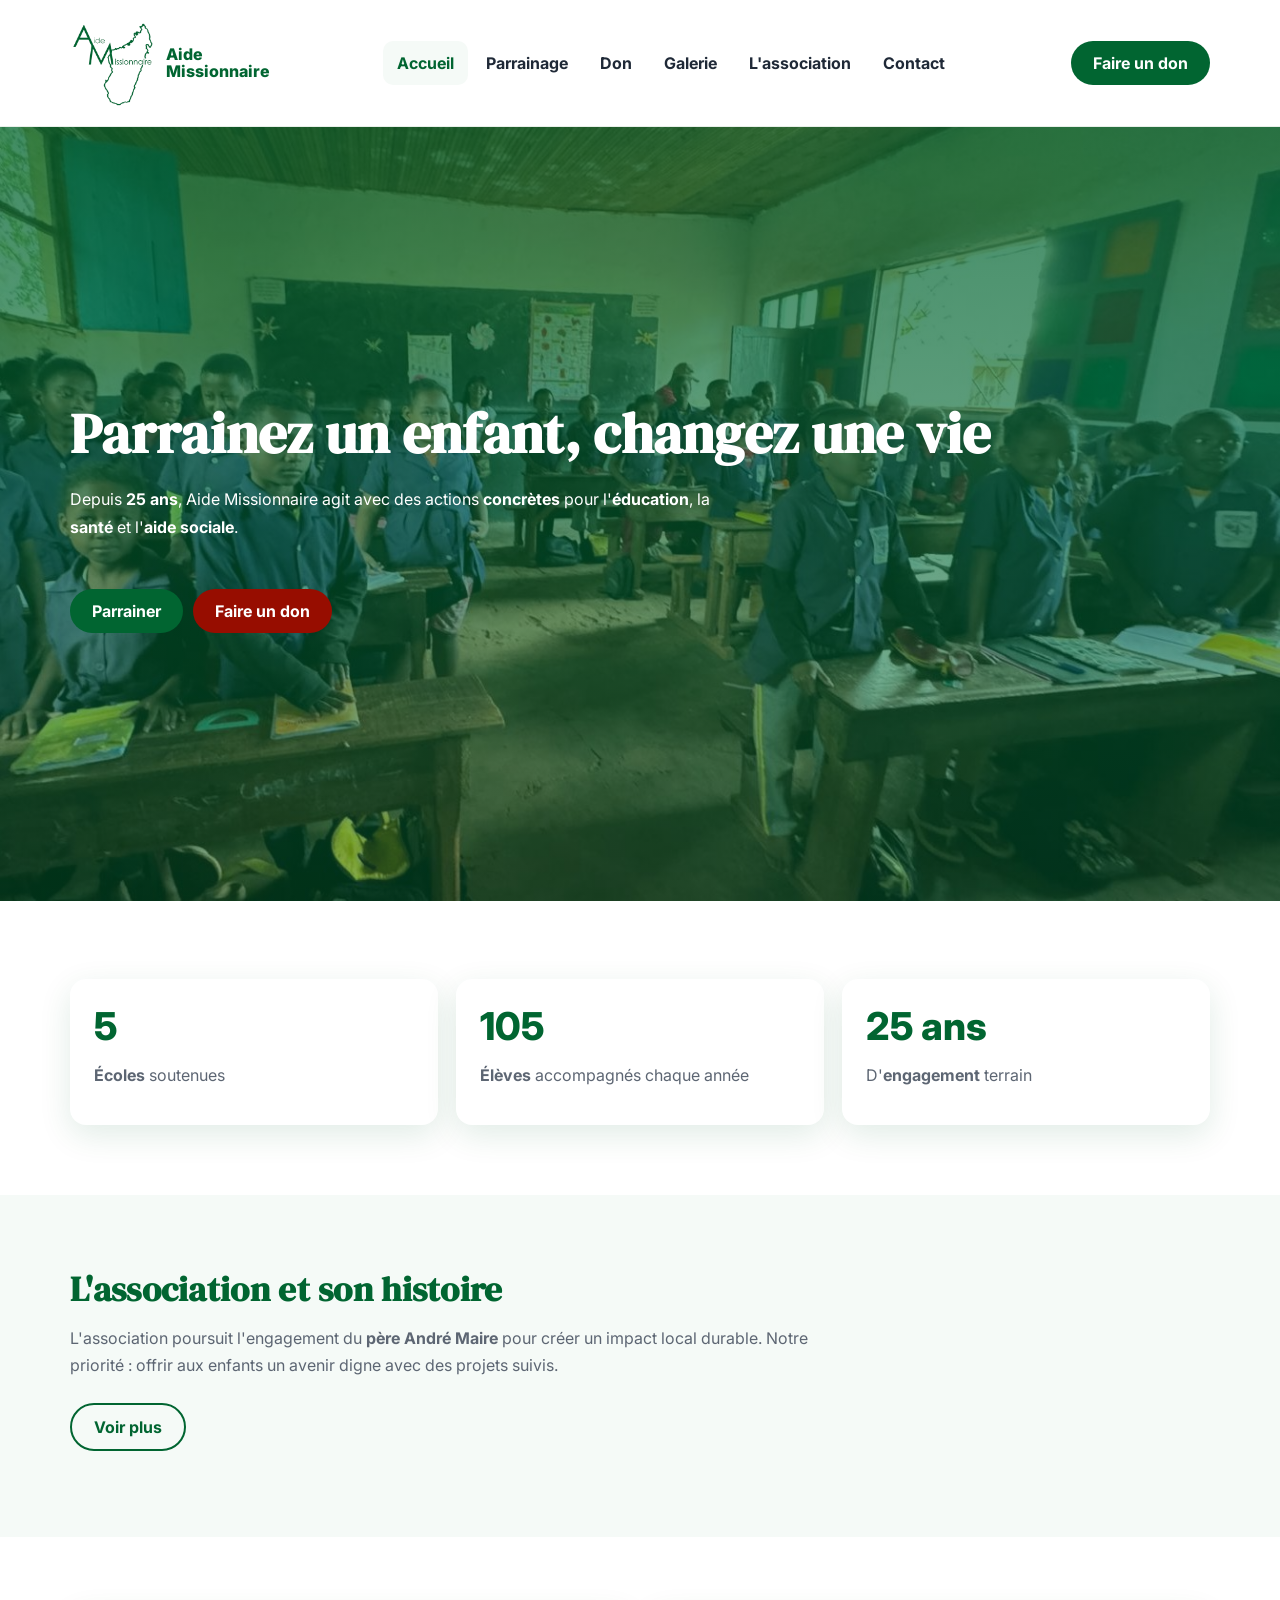
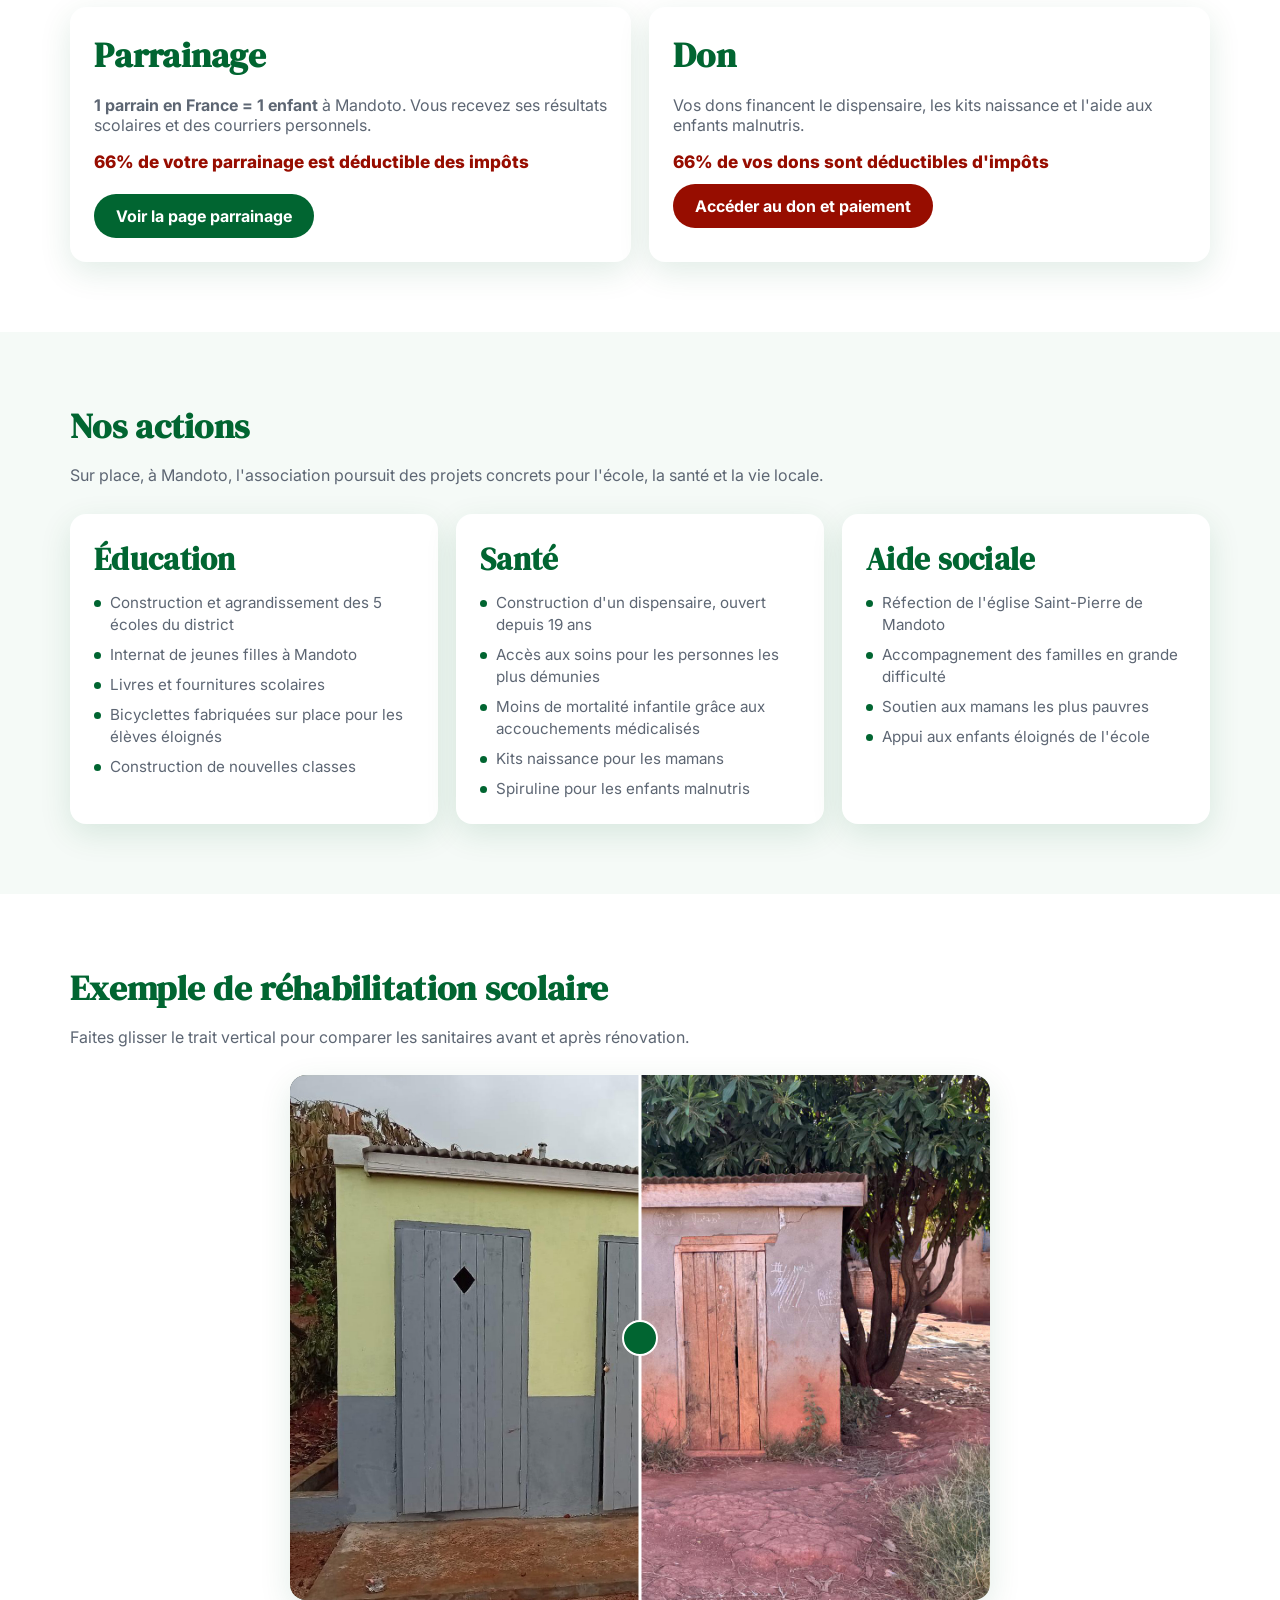
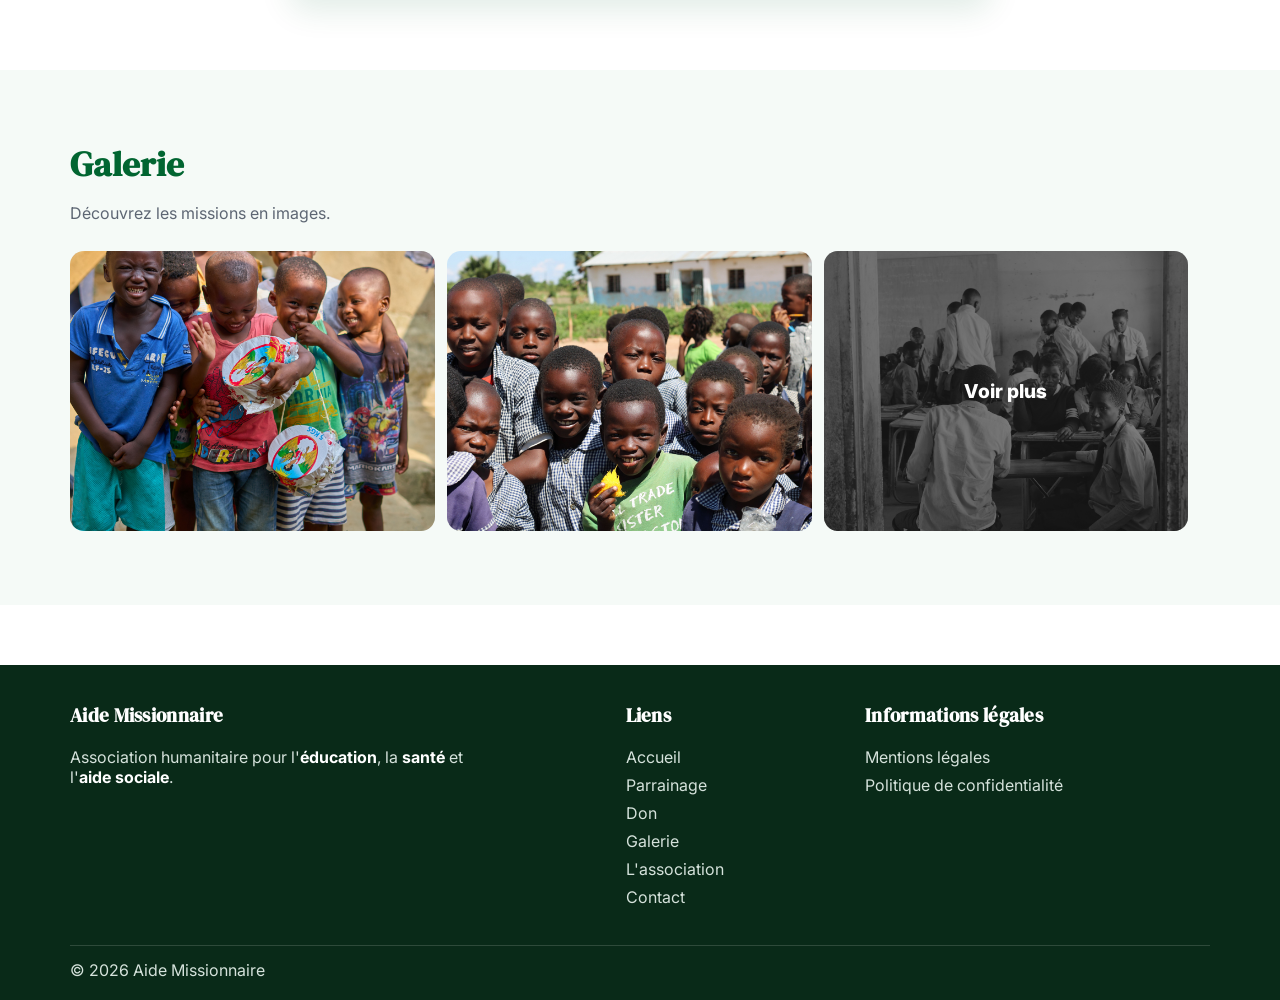
==== index.html @ 2d505e25 "Met a jour les photos Don, la galerie et la rehabilitation scolaire. Co-authored-by: Cursor <cursora" ====
<!doctype html>
<html lang="fr">
  <head>
    <meta charset="UTF-8" />
    <meta name="viewport" content="width=device-width, initial-scale=1.0" />
    <meta name="description" content="Aide Missionnaire : éducation, santé, aide sociale, parrainage et dons." />
    <title>Aide Missionnaire | Accueil</title>
    <link rel="preconnect" href="https://fonts.googleapis.com" />
    <link rel="preconnect" href="https://fonts.gstatic.com" crossorigin />
    <link href="https://fonts.googleapis.com/css2?family=DM+Serif+Display&family=Inter:wght@400;500;600;700;800&display=swap" rel="stylesheet" />
    <link rel="icon" type="image/png" href="photos%20%C3%A0%20mettre%20dans%20le%20site/favicon (2).png" />
    <link rel="stylesheet" href="styles.css" />
  </head>
  <body>
    <header class="site-header">
      <div class="container header-wrap">
        <a class="brand" href="index.html"><img src="photos%20%C3%A0%20mettre%20dans%20le%20site/logo.png" alt="Logo Aide Missionnaire" /><span class="brand-text">Aide<br />Missionnaire</span></a>
        <button class="nav-toggle" aria-label="Ouvrir le menu" aria-expanded="false"><svg width="28" height="28" viewBox="0 0 24 24" fill="none"><path d="M4 6h16M4 12h16M4 18h16" stroke="currentColor" stroke-width="2" /></svg></button>
        <nav class="main-nav">
          <ul>
            <li><a class="active" href="index.html">Accueil</a></li>
            <li><a href="parrainage.html">Parrainage</a></li>
            <li><a href="don.html">Don</a></li>
            <li><a href="galerie.html">Galerie</a></li>
            <li><a href="association.html">L'association</a></li>
            <li><a href="contact.html">Contact</a></li>
          </ul>
        </nav>
        <a class="btn btn-primary desktop-donate" href="don.html">Faire un don</a>
      </div>
    </header>

    <main>
      <section class="hero">
        <div class="container">
          <h1>Parrainez un enfant, changez une vie</h1>
          <p>
            Depuis <strong>25 ans</strong>, Aide Missionnaire agit avec des actions <strong>concrètes</strong>
            pour l'<strong>éducation</strong>, la <strong>santé</strong> et l'<strong>aide sociale</strong>.
          </p>
          <div class="actions">
            <a class="btn btn-primary" href="parrainage.html">Parrainer</a>
            <a class="btn btn-red" href="don.html">Faire un don</a>
          </div>
        </div>
      </section>

      <section class="section">
        <div class="container grid-3 stats-row">
          <article class="card"><p class="key-num" data-count="5">0</p><p class="muted"><strong>Écoles</strong> soutenues</p></article>
          <article class="card"><p class="key-num" data-count="106">0</p><p class="muted"><strong>Élèves</strong> accompagnés chaque année</p></article>
          <article class="card"><p class="key-num" data-count="25" data-suffix=" ans">0 ans</p><p class="muted">D'<strong>engagement</strong> terrain</p></article>
        </div>
      </section>

      <section class="section soft">
        <div class="container">
          <h2 class="title">L'association et son histoire</h2>
          <p class="subtitle">
            L'association poursuit l'engagement du <strong>père André Maire</strong> pour créer un impact local durable.
            Notre priorité : offrir aux enfants un avenir digne avec des projets suivis.
          </p>
          <p><a class="btn btn-outline" href="association.html">Voir plus</a></p>
        </div>
      </section>

      <section class="section">
        <div class="container grid-2">
          <article class="card">
            <h2 class="title">Parrainage</h2>
            <p class="muted">
              <strong>1 parrain en France = 1 enfant</strong> à Mandoto.
              Vous recevez ses résultats scolaires et des courriers personnels.
            </p>
            <p class="tax-highlight">66% de votre parrainage est déductible des impôts</p>
            <a class="btn btn-primary spaced-top-btn" href="parrainage.html">Voir la page parrainage</a>
          </article>
          <article class="card">
            <h2 class="title">Don</h2>
            <p class="muted">Vos dons financent le dispensaire, les kits naissance et l'aide aux enfants malnutris.</p>
            <p class="tax-highlight">66% de vos dons sont déductibles d'impôts</p>
            <a class="btn btn-red" href="don.html">Accéder au don et paiement</a>
          </article>
        </div>
      </section>

      <section class="section soft">
        <div class="container">
          <h2 class="title">Nos actions</h2>
          <p class="subtitle subtitle-wide">Sur place, à Mandoto, l'association poursuit des projets concrets pour l'école, la santé et la vie&nbsp;locale.</p>
          <div class="grid-3 actions-cards">
            <article class="card">
              <h3>Éducation</h3>
              <ul class="action-list">
                <li>Construction et agrandissement des 5 écoles du district</li>
                <li>Internat de jeunes filles à Mandoto</li>
                <li>Livres et fournitures scolaires</li>
                <li>Bicyclettes fabriquées sur place pour les élèves éloignés</li>
                <li>Construction de nouvelles classes</li>
              </ul>
            </article>
            <article class="card">
              <h3>Santé</h3>
              <ul class="action-list">
                <li>Construction d'un dispensaire, ouvert depuis 19 ans</li>
                <li>Accès aux soins pour les personnes les plus démunies</li>
                <li>Moins de mortalité infantile grâce aux accouchements médicalisés</li>
                <li>Kits naissance pour les mamans</li>
                <li>Spiruline pour les enfants malnutris</li>
              </ul>
            </article>
            <article class="card">
              <h3>Aide sociale</h3>
              <ul class="action-list">
                <li>Réfection de l'église Saint-Pierre de Mandoto</li>
                <li>Accompagnement des familles en grande difficulté</li>
                <li>Soutien aux mamans les plus pauvres</li>
                <li>Appui aux enfants éloignés de l'école</li>
              </ul>
            </article>
          </div>
        </div>
      </section>

      <section class="section">
        <div class="container">
          <h2 class="title">Exemple de réhabilitation scolaire</h2>
          <p class="subtitle">Faites glisser le trait vertical pour comparer les sanitaires avant et après rénovation.</p>
          <div class="before-after">
            <img class="ba-base" src="photos%20%C3%A0%20mettre%20dans%20le%20site/avant_batiment.jpeg" alt="Sanitaires non rénovés" />
            <div class="before-layer">
              <img src="photos-madagascar/rehab-gauche.png" alt="WC rénovés" />
            </div>
            <div class="divider"></div>
            <div class="ba-handle"></div>
            <input class="ba-range" type="range" min="0" max="100" value="50" aria-label="Comparer avant et après" />
          </div>
        </div>
      </section>

      <section class="section soft">
        <div class="container">
          <h2 class="title">Galerie</h2>
          <p class="subtitle">Découvrez les missions en images.</p>
          <div class="carousel">
            <div class="carousel-track">
              <article class="slide"><img src="photos-madagascar/madagascar-01.jpg" alt="Mission à Madagascar" /></article>
              <article class="slide"><img src="photos-madagascar/madagascar-02.jpg" alt="Mission à Madagascar" /></article>
              <article class="slide slide-last">
                <img src="photos-madagascar/madagascar-03.jpg" alt="Voir toute la galerie" />
                <a href="galerie.html">Voir plus</a>
              </article>
            </div>
            <div class="carousel-controls">
              <button class="arrow-btn is-hidden" type="button" data-carousel-prev aria-label="Précédent">
                <svg viewBox="0 0 24 24" fill="none" aria-hidden="true"><path d="M15 5 8 12l7 7" stroke="currentColor" stroke-width="2.2" stroke-linecap="round" stroke-linejoin="round" /></svg>
              </button>
              <button class="arrow-btn" type="button" data-carousel-next aria-label="Suivant">
                <svg viewBox="0 0 24 24" fill="none" aria-hidden="true"><path d="M9 5l7 7-7 7" stroke="currentColor" stroke-width="2.2" stroke-linecap="round" stroke-linejoin="round" /></svg>
              </button>
            </div>
          </div>
        </div>
      </section>
    </main>

    <footer class="site-footer">
      <div class="container footer-grid">
        <div>
          <h3 class="footer-title">Aide Missionnaire</h3>
          <p class="footer-note">Association humanitaire pour l'<strong>éducation</strong>, la <strong>santé</strong> et l'<strong>aide sociale</strong>.</p>
        </div>
        <div>
          <h3 class="footer-title">Liens</h3>
          <ul class="footer-list">
            <li><a href="index.html">Accueil</a></li>
            <li><a href="parrainage.html">Parrainage</a></li>
            <li><a href="don.html">Don</a></li>
            <li><a href="galerie.html">Galerie</a></li>
            <li><a href="association.html">L'association</a></li>
            <li><a href="contact.html">Contact</a></li>
          </ul>
        </div>
      </div>
      <div class="container footer-bottom">© <span id="current-year"></span> Aide Missionnaire</div>
    </footer>
    <script src="script.js"></script>
  </body>
</html>
---- styles.css ----
:root {
  --green-main: #016531;
  --green-light: #008c43;
  --red-accent: #970d00;
  --white: #ffffff;
  --text: #1f2937;
  --muted: #5d6673;
  --soft-bg: #f5faf7;
  --radius: 16px;
  --shadow: 0 10px 32px rgba(1, 101, 49, 0.12);
}

* {
  box-sizing: border-box;
}

html,
body {
  margin: 0;
  padding: 0;
  font-family: "Inter", "Segoe UI", sans-serif;
  color: var(--text);
  background: var(--white);
}

html {
  scroll-behavior: smooth;
}

img {
  max-width: 100%;
  display: block;
}

a {
  text-decoration: none;
  color: inherit;
}

.container {
  width: min(1140px, 92%);
  margin: 0 auto;
}

.section {
  padding: 70px 0;
}

.soft {
  background: var(--soft-bg);
}

h1,
h2,
h3 {
  font-family: "DM Serif Display", Georgia, serif;
  letter-spacing: 0.3px;
}

.title {
  margin: 0 0 12px;
  color: var(--green-main);
  font-size: clamp(1.7rem, 2.7vw, 2.4rem);
}

.highlight {
  color: var(--green-main);
  font-weight: 800;
}

.subtitle {
  margin: 0 0 24px;
  color: var(--muted);
  max-width: 760px;
  line-height: 1.7;
}

.subtitle-wide {
  max-width: none;
}

.btn {
  border: none;
  border-radius: 999px;
  padding: 12px 22px;
  font-weight: 700;
  cursor: pointer;
  transition: transform 0.2s ease;
  display: inline-flex;
  align-items: center;
  justify-content: center;
}

.btn:hover {
  transform: translateY(-1px);
}

.btn-primary {
  background: var(--green-main);
  color: var(--white);
}

.btn-red {
  background: var(--red-accent);
  color: var(--white);
}

.btn-outline {
  border: 2px solid var(--green-main);
  color: var(--green-main);
  background: transparent;
}

.site-header {
  position: sticky;
  top: 0;
  z-index: 1000;
  background: rgba(255, 255, 255, 0.96);
  border-bottom: 1px solid #e8efe9;
  backdrop-filter: blur(6px);
}

.header-wrap {
  min-height: 126px;
  display: grid;
  grid-template-columns: auto 1fr auto;
  align-items: center;
  gap: 18px;
}

.brand {
  display: inline-flex;
  align-items: center;
  gap: 10px;
  font-weight: 800;
  color: var(--green-main);
}

.brand img {
  width: 86px;
  height: 86px;
  object-fit: contain;
}

.nav-toggle {
  background: none;
  border: none;
  cursor: pointer;
  color: var(--green-main);
  margin-left: auto;
}

.main-nav {
  display: none;
  position: absolute;
  top: 126px;
  left: 0;
  right: 0;
  background: var(--white);
  border-bottom: 1px solid #e8efe9;
}

.main-nav.is-open {
  display: block;
}

.main-nav ul {
  list-style: none;
  margin: 0;
  padding: 10px 4%;
  display: grid;
  gap: 8px;
}

.main-nav a {
  display: block;
  text-align: center;
  font-weight: 700;
  padding: 14px 12px;
  border-radius: 10px;
}

.main-nav a:hover,
.main-nav a.active {
  background: var(--soft-bg);
  color: var(--green-main);
}

.desktop-donate {
  display: none;
}

.hero {
  min-height: calc(100vh - 126px);
  color: var(--white);
  background:
    linear-gradient(rgba(1, 101, 49, 0.74), rgba(1, 101, 49, 0.48)),
    url("photos%20%C3%A0%20mettre%20dans%20le%20site/Image%201%20Accueil/image%201%20accueil%20(5).jpeg")
      center / cover;
  display: flex;
  align-items: center;
}

.hero h1 {
  font-size: clamp(2rem, 5vw, 3.5rem);
  margin: 0 0 14px;
  color: var(--white);
}

.hero p {
  line-height: 1.7;
  margin: 0 0 48px;
  max-width: 680px;
}

.actions {
  display: flex;
  gap: 10px;
  flex-wrap: wrap;
}

.grid-2,
.grid-3,
.grid-4,
.gallery-grid,
.footer-grid {
  display: grid;
  gap: 18px;
}

.card {
  background: var(--white);
  border-radius: var(--radius);
  box-shadow: var(--shadow);
  padding: 24px;
}

.key-num {
  color: var(--green-main);
  font-weight: 800;
  font-size: clamp(1.7rem, 4vw, 2.4rem);
  margin: 0 0 4px;
}

.muted {
  color: var(--muted);
}

.gallery-grid img,
.gallery-cta {
  width: 100%;
  height: 250px;
  object-fit: cover;
  border-radius: 14px;
}

.gallery-cta {
  display: grid;
  place-items: center;
  background: var(--green-main);
  color: var(--white);
  text-align: center;
  font-weight: 800;
  font-size: 1.15rem;
  padding: 20px;
  line-height: 1.35;
  box-sizing: border-box;
}

.gallery-cta:hover {
  background: var(--green-light);
}

.carousel {
  position: relative;
}

.carousel-track {
  display: grid;
  grid-auto-flow: column;
  grid-auto-columns: 84%;
  overflow-x: auto;
  gap: 12px;
  scroll-snap-type: x mandatory;
  scroll-behavior: auto;
  padding-bottom: 4px;
  scrollbar-width: none;
  -webkit-overflow-scrolling: touch;
}

.carousel-track::-webkit-scrollbar {
  display: none;
}

.slide {
  scroll-snap-align: start;
}

.slide img {
  height: 280px;
  width: 100%;
  object-fit: cover;
  border-radius: 14px;
}

.carousel-controls {
  position: absolute;
  top: 0;
  left: 0;
  right: 0;
  height: 280px;
  display: flex;
  justify-content: space-between;
  align-items: center;
  padding: 0 10px;
  pointer-events: none;
  z-index: 2;
}

.arrow-btn {
  pointer-events: auto;
  width: 50px;
  height: 50px;
  border-radius: 50%;
  border: none;
  background: rgba(255, 255, 255, 0.95);
  color: var(--green-main);
  box-shadow: 0 8px 24px rgba(1, 101, 49, 0.22);
  display: grid;
  place-items: center;
  cursor: pointer;
  transition: transform 0.2s ease, background 0.2s ease, color 0.2s ease;
}

.arrow-btn svg {
  width: 22px;
  height: 22px;
  display: block;
}

.arrow-btn:hover {
  transform: scale(1.08);
  background: var(--green-main);
  color: var(--white);
}

.arrow-btn:focus-visible {
  outline: 3px solid rgba(1, 101, 49, 0.35);
  outline-offset: 3px;
}

.arrow-btn.is-hidden {
  opacity: 0;
  pointer-events: none;
}

.slide-last {
  position: relative;
}

.slide-last a {
  position: absolute;
  inset: 0;
  display: grid;
  place-items: center;
  background: rgba(33, 33, 33, 0.58);
  color: var(--white);
  font-weight: 800;
  font-size: 1.2rem;
  border-radius: 14px;
}

.slide-last img {
  filter: grayscale(100%);
}

.before-after-static {
  display: grid;
  gap: 14px;
}

.before-after {
  position: relative;
  width: 100%;
  max-width: 700px;
  margin: 0 auto;
  border-radius: 16px;
  overflow: hidden;
  box-shadow: var(--shadow);
  line-height: 0;
}

.before-after .ba-base {
  display: block;
  width: 100%;
  height: auto;
}

.before-after .before-layer {
  position: absolute;
  inset: 0;
  overflow: hidden;
  clip-path: inset(0 50% 0 0);
}

.before-after .before-layer img {
  position: absolute;
  inset: 0;
  width: 100%;
  height: 100%;
  object-fit: cover;
  object-position: center;
}

.before-after .divider {
  position: absolute;
  top: 0;
  bottom: 0;
  left: 50%;
  width: 3px;
  background: #ffffff;
  transform: translateX(-50%);
}

.before-after .ba-handle {
  position: absolute;
  top: 50%;
  left: 50%;
  width: 36px;
  height: 36px;
  border-radius: 50%;
  border: 2px solid #ffffff;
  background: var(--green-main);
  transform: translate(-50%, -50%);
  pointer-events: none;
}

.before-after .ba-range {
  position: absolute;
  inset: 0;
  opacity: 0;
  width: 100%;
  height: 100%;
  cursor: ew-resize;
}

.before-after-static img {
  width: 100%;
  height: 360px;
  object-fit: cover;
  border-radius: 16px;
  box-shadow: var(--shadow);
}

.image-label {
  margin-top: 10px;
  text-align: center;
  font-weight: 800;
  color: var(--green-main);
}

.tax-highlight {
  display: block;
  color: var(--red-accent);
  font-size: 1.08rem;
  font-weight: 800;
  margin: 12px 0;
}

.stats-row {
  margin-top: 8px;
}

.actions-cards {
  margin-top: 12px;
}

.actions-cards h3 {
  margin: 0 0 6px;
  color: var(--green-main);
  font-size: clamp(1.55rem, 2.4vw, 1.95rem);
}

.action-list {
  margin: 12px 0 0;
  padding: 0;
  list-style: none;
  display: grid;
  gap: 8px;
}

.action-list li {
  position: relative;
  padding-left: 16px;
  color: var(--muted);
  line-height: 1.45;
  font-size: 0.95rem;
}

.action-list li::before {
  content: "";
  position: absolute;
  left: 0;
  top: 0.55em;
  width: 7px;
  height: 7px;
  border-radius: 50%;
  background: var(--green-main);
}

.parrainage-head {
  display: grid;
  gap: 22px;
  margin-bottom: 28px;
}

.parrainage-head .title,
.parrainage-head .subtitle,
.parrainage-head .tax-highlight {
  margin: 0;
}

.parrainage-intro {
  margin: 8px 0 4px;
}

.parrainage-intro h2 {
  margin: 0 0 8px;
  color: var(--green-main);
  font-size: 1.25rem;
}

.spaced-top-btn {
  margin-top: 10px;
}

.don-card-image {
  width: 100%;
  height: 180px;
  object-fit: cover;
  border-radius: 14px;
  margin: 10px 0 8px;
}

.don-page {
  padding-top: 96px;
}

.don-cta {
  margin-top: 88px;
  margin-bottom: 12px;
  display: flex;
  justify-content: center;
}

.btn-helloasso {
  padding: 20px 48px;
  font-size: 1.28rem;
  min-width: min(460px, 92%);
}

.legal-card h2 {
  color: var(--green-main);
  font-size: 1.35rem;
  margin: 28px 0 10px;
}

.legal-card p,
.legal-card li {
  color: var(--muted);
  line-height: 1.75;
}

.legal-card ul {
  padding-left: 20px;
}

.brand-text {
  line-height: 1.08;
}

.contact-lines p {
  margin: 6px 0;
}

.parrainage-form {
  margin-top: 22px;
}

.form-grid-2 {
  display: grid;
  gap: 12px;
}

.inline-3 {
  display: grid;
  gap: 12px;
}

.check-line {
  display: flex;
  align-items: center;
  gap: 8px;
  flex-wrap: wrap;
}

.check-line input[type="checkbox"] {
  width: 18px;
  height: 18px;
}

.small-note {
  color: var(--muted);
  font-size: 0.95rem;
}

.news-feed {
  max-width: 760px;
  margin: 0 auto;
  display: grid;
  gap: 30px;
}

.actualites-stack {
  display: grid;
  gap: 30px;
}

.actualites-heading {
  margin: 0;
}

.social-post {
  background: #ffffff;
  border: 1px solid #dfe4ea;
  border-radius: 14px;
  overflow: hidden;
  box-shadow: 0 4px 16px rgba(0, 0, 0, 0.08);
}

.social-head {
  padding: 12px 14px;
  display: flex;
  align-items: center;
  justify-content: space-between;
}

.social-profile {
  display: flex;
  align-items: center;
  gap: 10px;
}

.social-avatar {
  width: 42px;
  height: 42px;
  border-radius: 50%;
  object-fit: cover;
  border: 1px solid #d8e3db;
}

.social-name {
  margin: 0;
  font-weight: 700;
}

.social-meta {
  margin: 2px 0 0;
  font-size: 0.86rem;
  color: #6b7280;
}

.social-more {
  color: #6b7280;
  font-weight: 700;
  letter-spacing: 2px;
}

.social-copy {
  padding: 8px 14px 16px;
  color: #374151;
  line-height: 1.5;
}

.social-media {
  border-top: 1px solid #edf0f3;
  border-bottom: 1px solid #edf0f3;
}

.social-media img {
  width: 100%;
  height: 360px;
  object-fit: cover;
}

.social-media.quote-media {
  background: linear-gradient(135deg, #beeff2, #d2d7dc);
  display: grid;
  place-items: center;
  min-height: 340px;
  padding: 28px;
}

.social-quote {
  margin: 0;
  font-size: clamp(1.5rem, 3vw, 2.05rem);
  line-height: 1.35;
  text-align: center;
  font-weight: 800;
  max-width: 560px;
}

.social-stats {
  display: flex;
  justify-content: space-between;
  align-items: center;
  padding: 10px 14px;
  color: #4b5563;
  font-size: 0.95rem;
}

.social-actions {
  display: flex;
  justify-content: space-around;
  border-top: 1px solid #edf0f3;
  padding: 10px 8px 12px;
}

.social-action {
  border: none;
  background: transparent;
  color: #4b5563;
  font-weight: 600;
  cursor: pointer;
}

.total-box {
  margin-top: 8px;
  padding: 14px;
  border-radius: 12px;
  border: 1px dashed #b6c9bc;
  background: #f8fcf9;
}

.totals-grid {
  display: grid;
  gap: 14px;
}

.total-box input {
  font-size: 1.35rem;
  font-weight: 800;
  color: var(--green-main);
  background: #ffffff;
  cursor: default;
}

.footer-note strong {
  color: var(--white);
}


form {
  display: grid;
  gap: 12px;
}

.form-status {
  min-height: 1.4em;
  margin: 0;
  font-weight: 700;
}

.form-status.is-success {
  color: var(--green-main);
}

.form-status.is-error {
  color: #b42318;
}

label {
  font-weight: 700;
}

input,
textarea,
select {
  width: 100%;
  font: inherit;
  border: 1px solid #d4d9df;
  border-radius: 10px;
  padding: 12px;
}

textarea {
  min-height: 120px;
}

.site-footer {
  margin-top: 60px;
  background: #092a18;
  color: #d5e2db;
}

.footer-grid {
  padding: 38px 0;
}

.footer-grid > div:nth-child(2) {
  justify-self: center;
  text-align: left;
}

.footer-title {
  color: var(--white);
  margin-top: 0;
}

.footer-list {
  list-style: none;
  padding: 0;
  margin: 0;
  display: grid;
  gap: 8px;
}

.footer-bottom {
  border-top: 1px solid rgba(255, 255, 255, 0.15);
  padding: 14px 0 20px;
}

@media (min-width: 768px) {
  .nav-toggle {
    display: none;
  }

  .main-nav {
    position: static;
    display: block;
    background: transparent;
    border: none;
  }

  .main-nav ul {
    display: flex;
    justify-content: center;
    align-items: center;
    gap: 4px;
    padding: 0;
  }

  .main-nav a {
    padding: 12px 14px;
  }

  .desktop-donate {
    display: inline-flex;
  }

  .grid-2 {
    grid-template-columns: repeat(2, 1fr);
  }

  .grid-3 {
    grid-template-columns: repeat(3, 1fr);
  }

  .grid-4 {
    grid-template-columns: repeat(4, 1fr);
  }

  .gallery-grid {
    grid-template-columns: repeat(3, 1fr);
  }

  .footer-grid {
    grid-template-columns: 1.2fr 1fr 1fr;
  }

  .carousel-track {
    grid-auto-columns: 32%;
  }

  .before-after-static {
    grid-template-columns: repeat(2, 1fr);
  }

  .form-grid-2 {
    grid-template-columns: repeat(2, 1fr);
  }

  .totals-grid {
    grid-template-columns: 1fr 1fr;
  }

  .inline-3 {
    grid-template-columns: 1fr 1fr 1fr;
  }
}
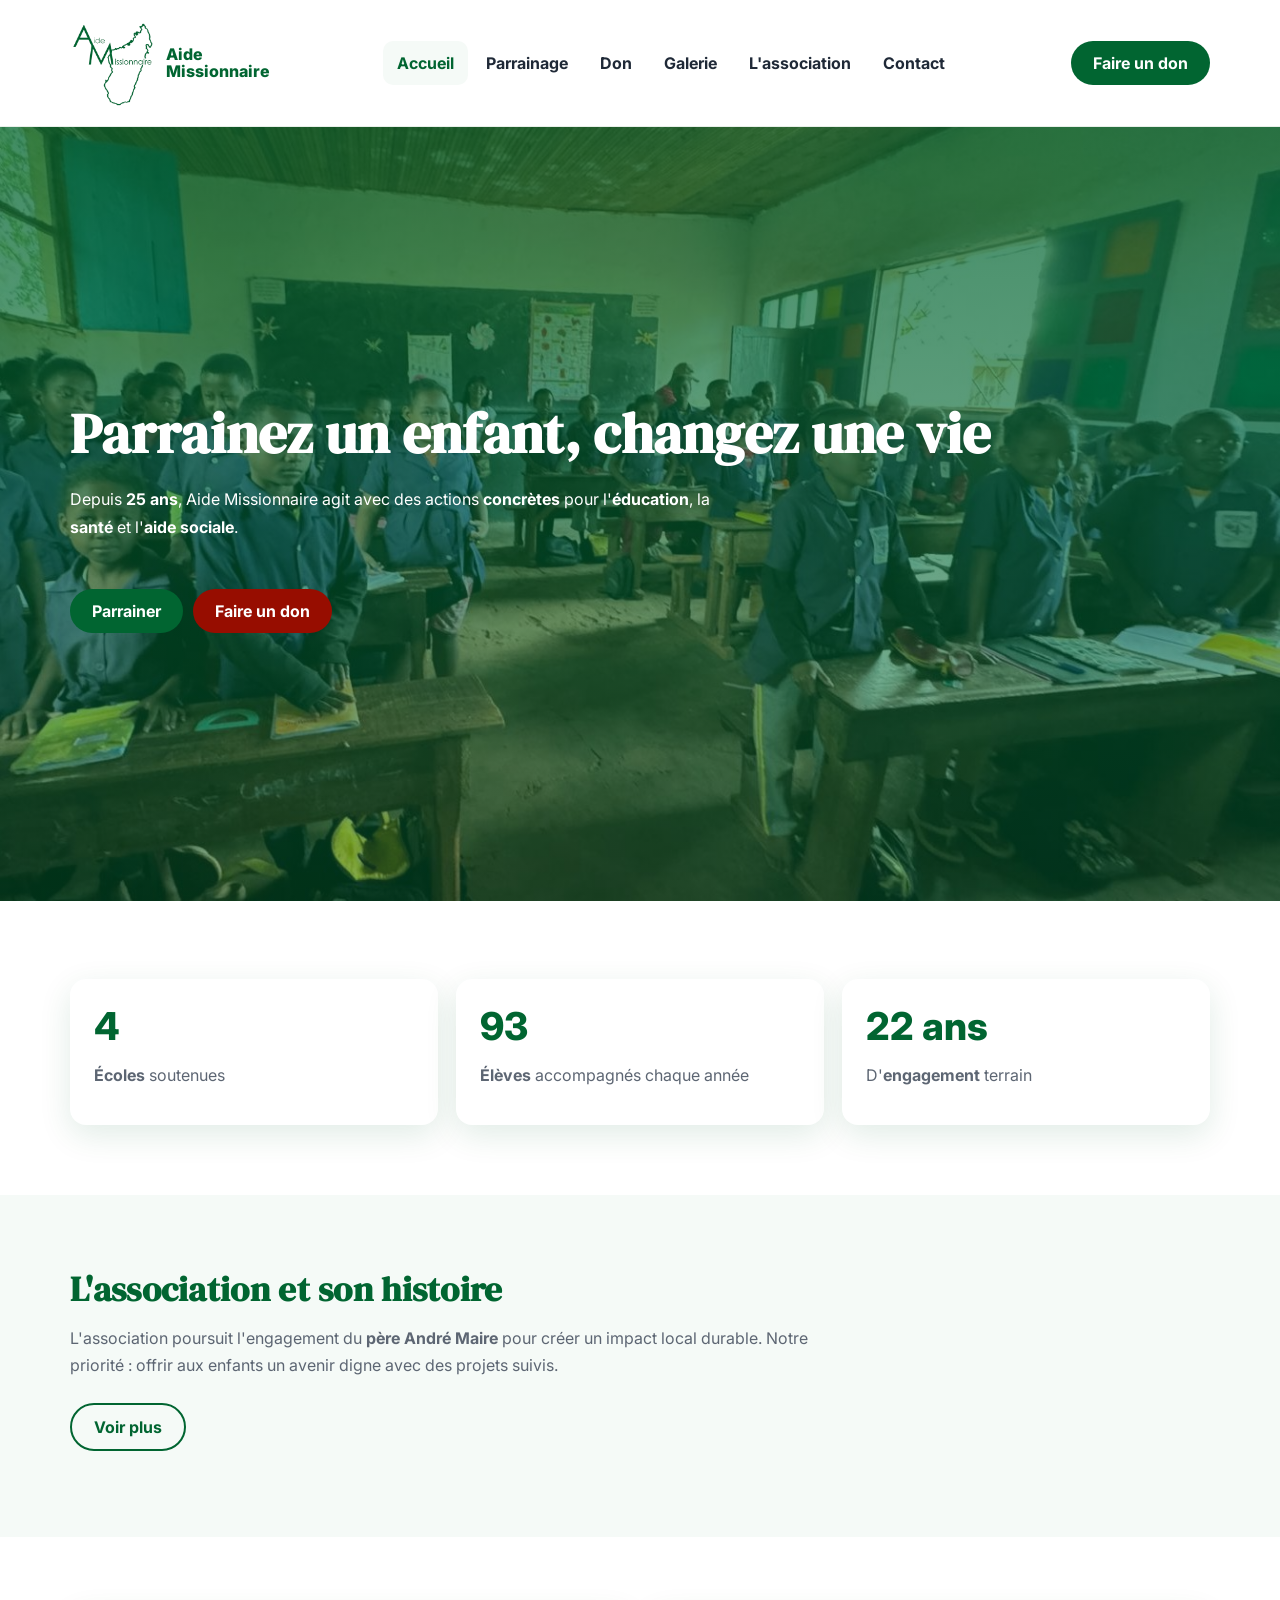
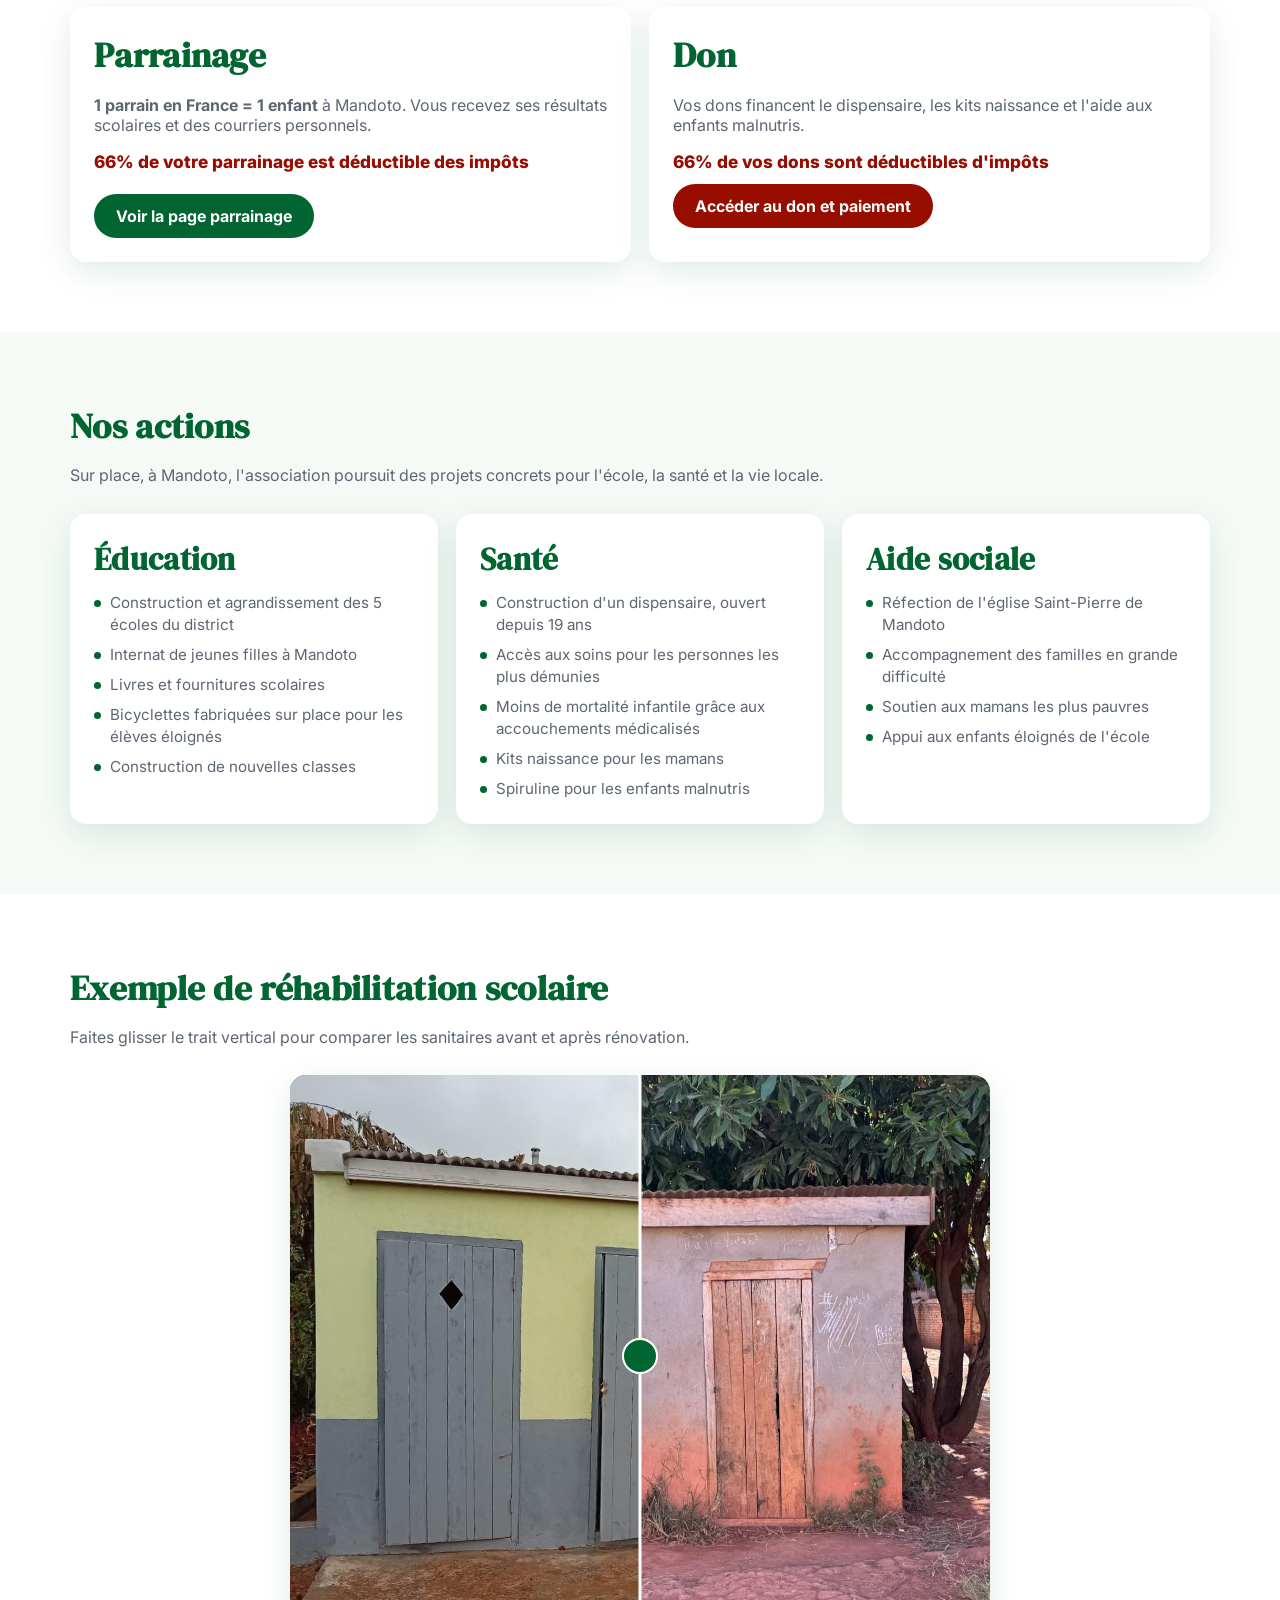
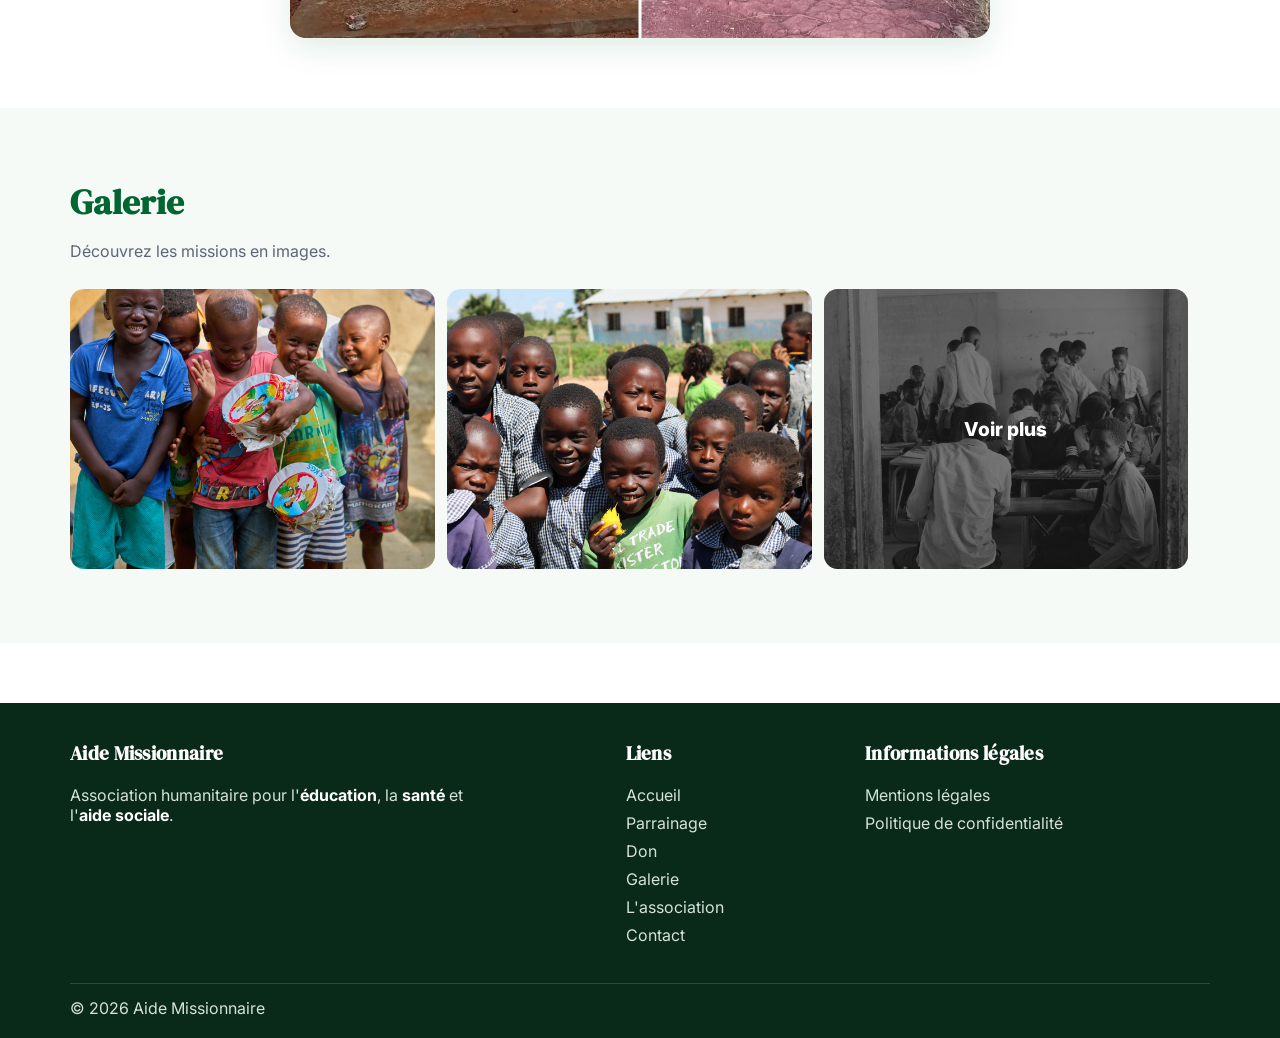
==== commit 1b8caf4f: "Ajoute les photos chantier et sanitaires avant renovation. Co-authored-by: Cursor <cursoragent@curso" ====
--- a/index.html
+++ b/index.html
@@ -127,7 +127,7 @@
           <h2 class="title">Exemple de réhabilitation scolaire</h2>
           <p class="subtitle">Faites glisser le trait vertical pour comparer les sanitaires avant et après rénovation.</p>
           <div class="before-after">
-            <img class="ba-base" src="photos%20%C3%A0%20mettre%20dans%20le%20site/avant_batiment.jpeg" alt="Sanitaires non rénovés" />
+            <img class="ba-base" src="photos-madagascar/rehab-droite.png" alt="Sanitaires non rénovés" />
             <div class="before-layer">
               <img src="photos-madagascar/rehab-gauche.png" alt="WC rénovés" />
             </div>
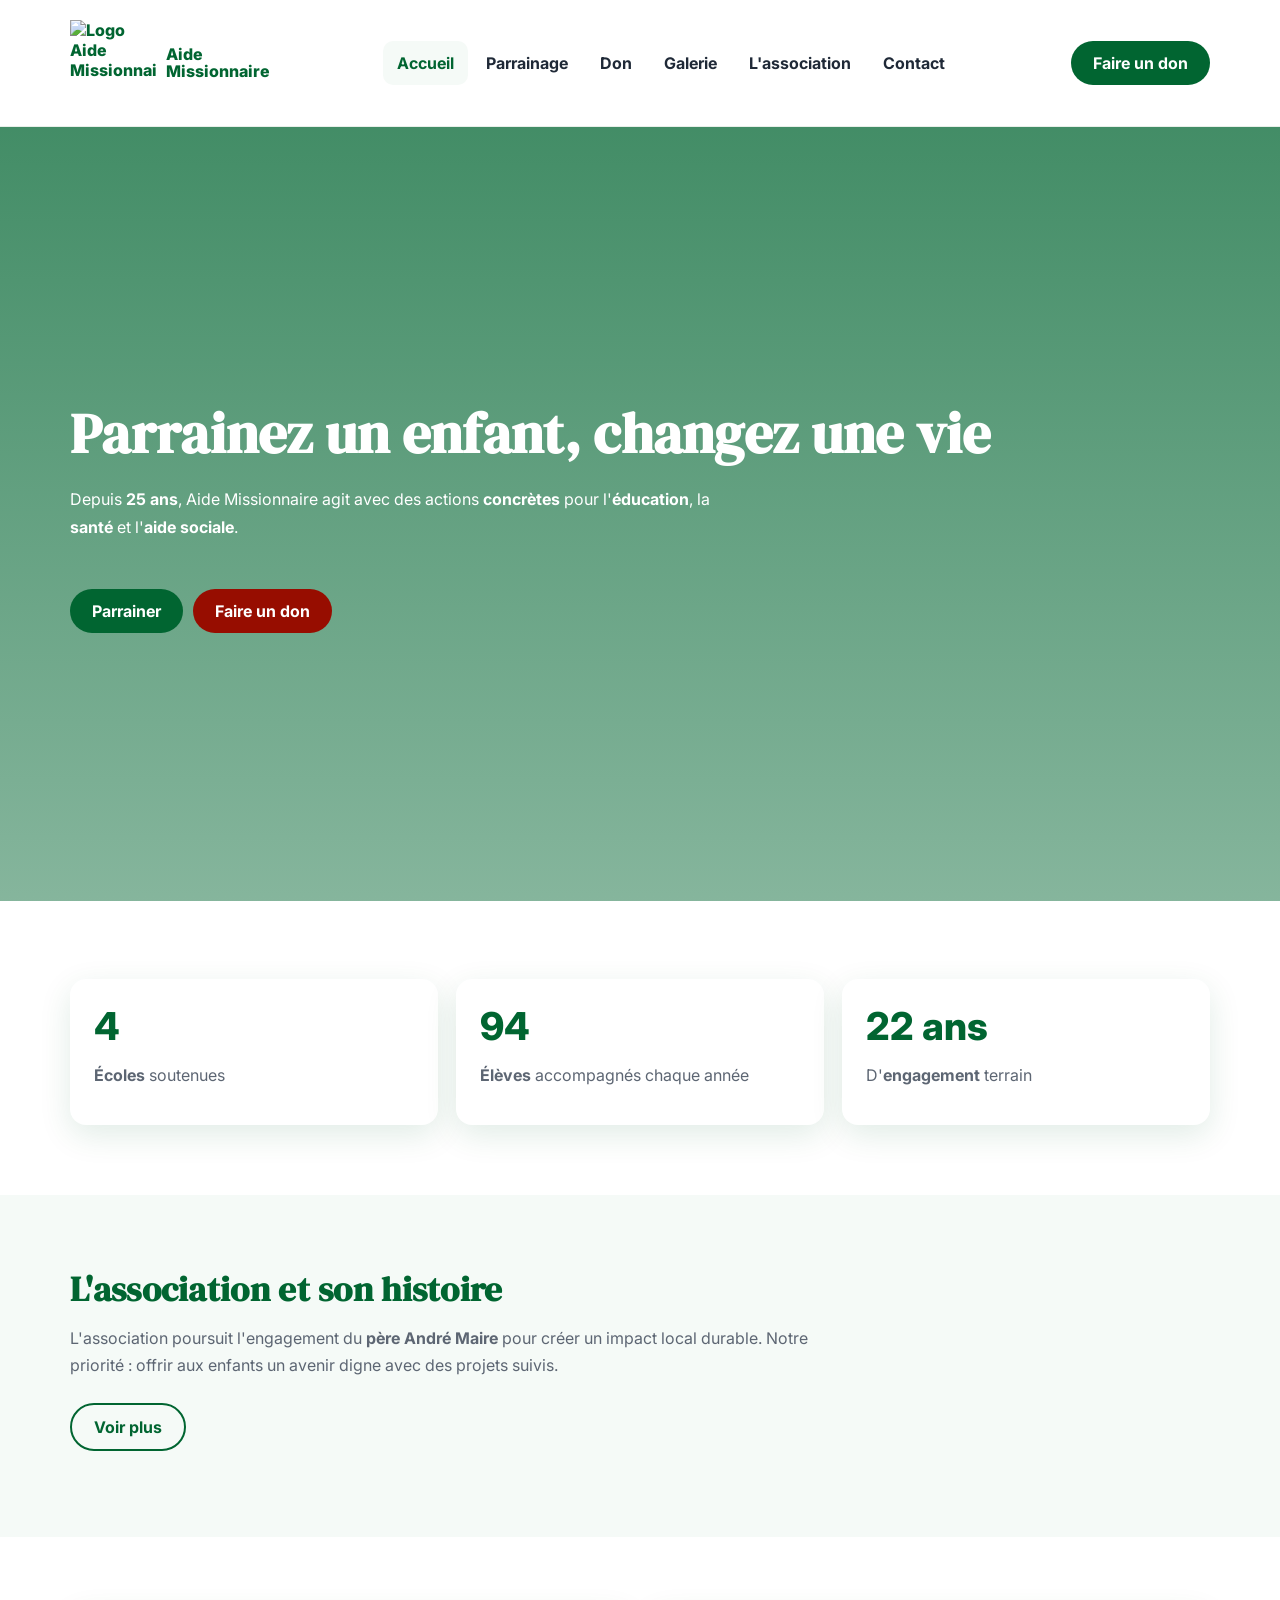
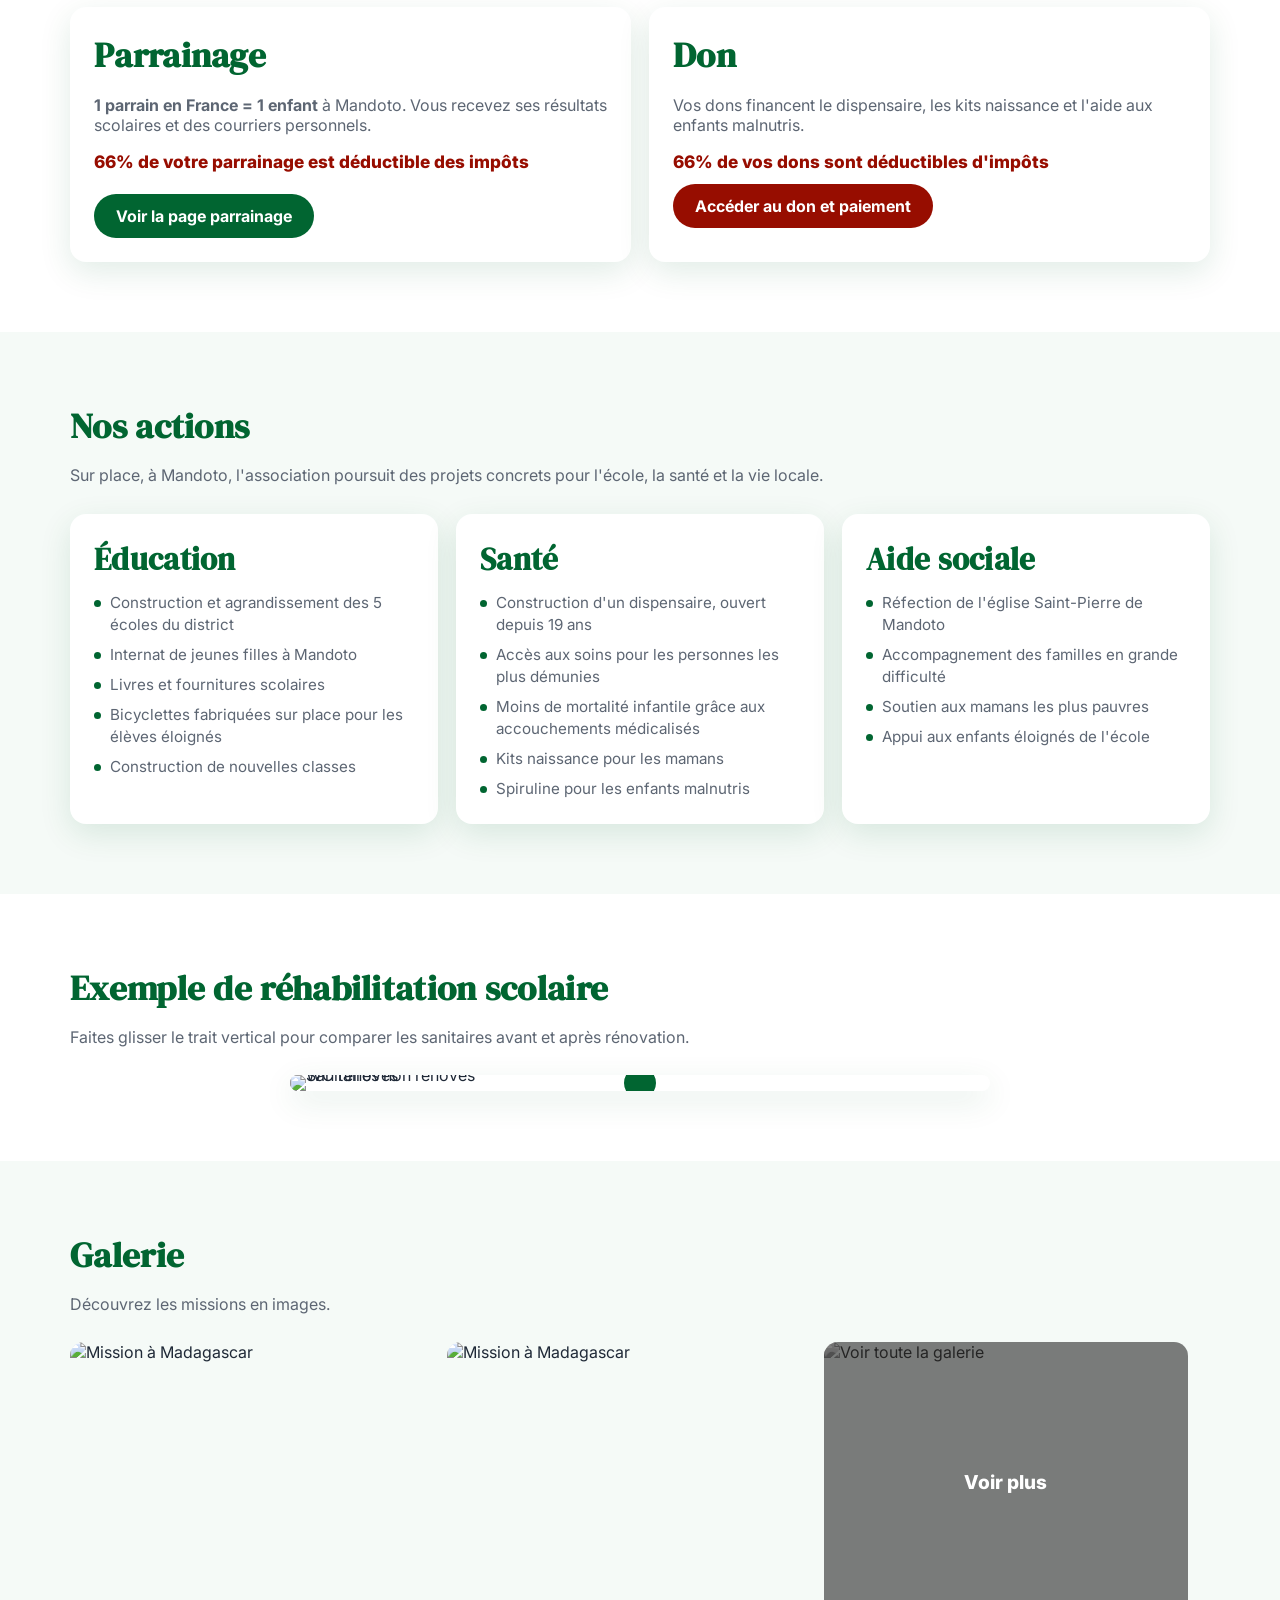
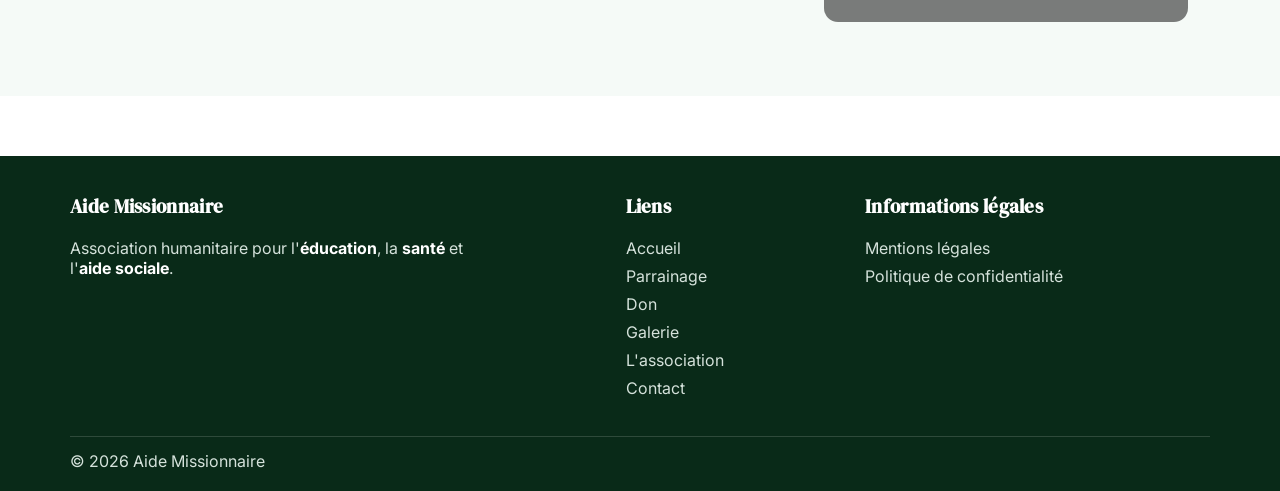
==== commit b2ba9d10: "Reorganise le projet pour le rendre plus clair a reprendre. Co-authored-by: Cursor <cursoragent@curs" ====
--- a/index.html
+++ b/index.html
@@ -8,13 +8,13 @@
     <link rel="preconnect" href="https://fonts.googleapis.com" />
     <link rel="preconnect" href="https://fonts.gstatic.com" crossorigin />
     <link href="https://fonts.googleapis.com/css2?family=DM+Serif+Display&family=Inter:wght@400;500;600;700;800&display=swap" rel="stylesheet" />
-    <link rel="icon" type="image/png" href="photos%20%C3%A0%20mettre%20dans%20le%20site/favicon (2).png" />
+    <link rel="icon" type="image/png" href="images/favicon.png" />
     <link rel="stylesheet" href="styles.css" />
   </head>
   <body>
     <header class="site-header">
       <div class="container header-wrap">
-        <a class="brand" href="index.html"><img src="photos%20%C3%A0%20mettre%20dans%20le%20site/logo.png" alt="Logo Aide Missionnaire" /><span class="brand-text">Aide<br />Missionnaire</span></a>
+        <a class="brand" href="index.html"><img src="images/logo.png" alt="Logo Aide Missionnaire" /><span class="brand-text">Aide<br />Missionnaire</span></a>
         <button class="nav-toggle" aria-label="Ouvrir le menu" aria-expanded="false"><svg width="28" height="28" viewBox="0 0 24 24" fill="none"><path d="M4 6h16M4 12h16M4 18h16" stroke="currentColor" stroke-width="2" /></svg></button>
         <nav class="main-nav">
           <ul>
@@ -127,9 +127,9 @@
           <h2 class="title">Exemple de réhabilitation scolaire</h2>
           <p class="subtitle">Faites glisser le trait vertical pour comparer les sanitaires avant et après rénovation.</p>
           <div class="before-after">
-            <img class="ba-base" src="photos-madagascar/rehab-droite.png" alt="Sanitaires non rénovés" />
+            <img class="ba-base" src="images/rehab-avant.png" alt="Sanitaires non rénovés" />
             <div class="before-layer">
-              <img src="photos-madagascar/rehab-gauche.png" alt="WC rénovés" />
+              <img src="images/rehab-apres.png" alt="WC rénovés" />
             </div>
             <div class="divider"></div>
             <div class="ba-handle"></div>
@@ -144,10 +144,10 @@
           <p class="subtitle">Découvrez les missions en images.</p>
           <div class="carousel">
             <div class="carousel-track">
-              <article class="slide"><img src="photos-madagascar/madagascar-01.jpg" alt="Mission à Madagascar" /></article>
-              <article class="slide"><img src="photos-madagascar/madagascar-02.jpg" alt="Mission à Madagascar" /></article>
+              <article class="slide"><img src="images/galerie-01.jpg" alt="Mission à Madagascar" /></article>
+              <article class="slide"><img src="images/galerie-02.jpg" alt="Mission à Madagascar" /></article>
               <article class="slide slide-last">
-                <img src="photos-madagascar/madagascar-03.jpg" alt="Voir toute la galerie" />
+                <img src="images/galerie-03.jpg" alt="Voir toute la galerie" />
                 <a href="galerie.html">Voir plus</a>
               </article>
             </div>
@@ -164,7 +164,7 @@
       </section>
     </main>
 
-    <footer class="site-footer">
+        <footer class="site-footer">
       <div class="container footer-grid">
         <div>
           <h3 class="footer-title">Aide Missionnaire</h3>
@@ -181,6 +181,13 @@
             <li><a href="contact.html">Contact</a></li>
           </ul>
         </div>
+        <div>
+          <h3 class="footer-title">Informations légales</h3>
+          <ul class="footer-list">
+            <li><a href="mentions-legales.html">Mentions légales</a></li>
+            <li><a href="politique-confidentialite.html">Politique de confidentialité</a></li>
+          </ul>
+        </div>
       </div>
       <div class="container footer-bottom">© <span id="current-year"></span> Aide Missionnaire</div>
     </footer>
--- a/styles.css
+++ b/styles.css
@@ -1,4 +1,4 @@
-:root {
+﻿:root {
   --green-main: #016531;
   --green-light: #008c43;
   --red-accent: #970d00;
@@ -195,7 +195,7 @@
   color: var(--white);
   background:
     linear-gradient(rgba(1, 101, 49, 0.74), rgba(1, 101, 49, 0.48)),
-    url("photos%20%C3%A0%20mettre%20dans%20le%20site/Image%201%20Accueil/image%201%20accueil%20(5).jpeg")
+    url("images/accueil.jpg")
       center / cover;
   display: flex;
   align-items: center;
@@ -614,124 +614,9 @@
   font-size: 0.95rem;
 }
 
-.news-feed {
-  max-width: 760px;
-  margin: 0 auto;
+.actualites-stack {
   display: grid;
   gap: 30px;
-}
-
-.actualites-stack {
-  display: grid;
-  gap: 30px;
-}
-
-.actualites-heading {
-  margin: 0;
-}
-
-.social-post {
-  background: #ffffff;
-  border: 1px solid #dfe4ea;
-  border-radius: 14px;
-  overflow: hidden;
-  box-shadow: 0 4px 16px rgba(0, 0, 0, 0.08);
-}
-
-.social-head {
-  padding: 12px 14px;
-  display: flex;
-  align-items: center;
-  justify-content: space-between;
-}
-
-.social-profile {
-  display: flex;
-  align-items: center;
-  gap: 10px;
-}
-
-.social-avatar {
-  width: 42px;
-  height: 42px;
-  border-radius: 50%;
-  object-fit: cover;
-  border: 1px solid #d8e3db;
-}
-
-.social-name {
-  margin: 0;
-  font-weight: 700;
-}
-
-.social-meta {
-  margin: 2px 0 0;
-  font-size: 0.86rem;
-  color: #6b7280;
-}
-
-.social-more {
-  color: #6b7280;
-  font-weight: 700;
-  letter-spacing: 2px;
-}
-
-.social-copy {
-  padding: 8px 14px 16px;
-  color: #374151;
-  line-height: 1.5;
-}
-
-.social-media {
-  border-top: 1px solid #edf0f3;
-  border-bottom: 1px solid #edf0f3;
-}
-
-.social-media img {
-  width: 100%;
-  height: 360px;
-  object-fit: cover;
-}
-
-.social-media.quote-media {
-  background: linear-gradient(135deg, #beeff2, #d2d7dc);
-  display: grid;
-  place-items: center;
-  min-height: 340px;
-  padding: 28px;
-}
-
-.social-quote {
-  margin: 0;
-  font-size: clamp(1.5rem, 3vw, 2.05rem);
-  line-height: 1.35;
-  text-align: center;
-  font-weight: 800;
-  max-width: 560px;
-}
-
-.social-stats {
-  display: flex;
-  justify-content: space-between;
-  align-items: center;
-  padding: 10px 14px;
-  color: #4b5563;
-  font-size: 0.95rem;
-}
-
-.social-actions {
-  display: flex;
-  justify-content: space-around;
-  border-top: 1px solid #edf0f3;
-  padding: 10px 8px 12px;
-}
-
-.social-action {
-  border: none;
-  background: transparent;
-  color: #4b5563;
-  font-weight: 600;
-  cursor: pointer;
 }
 
 .total-box {
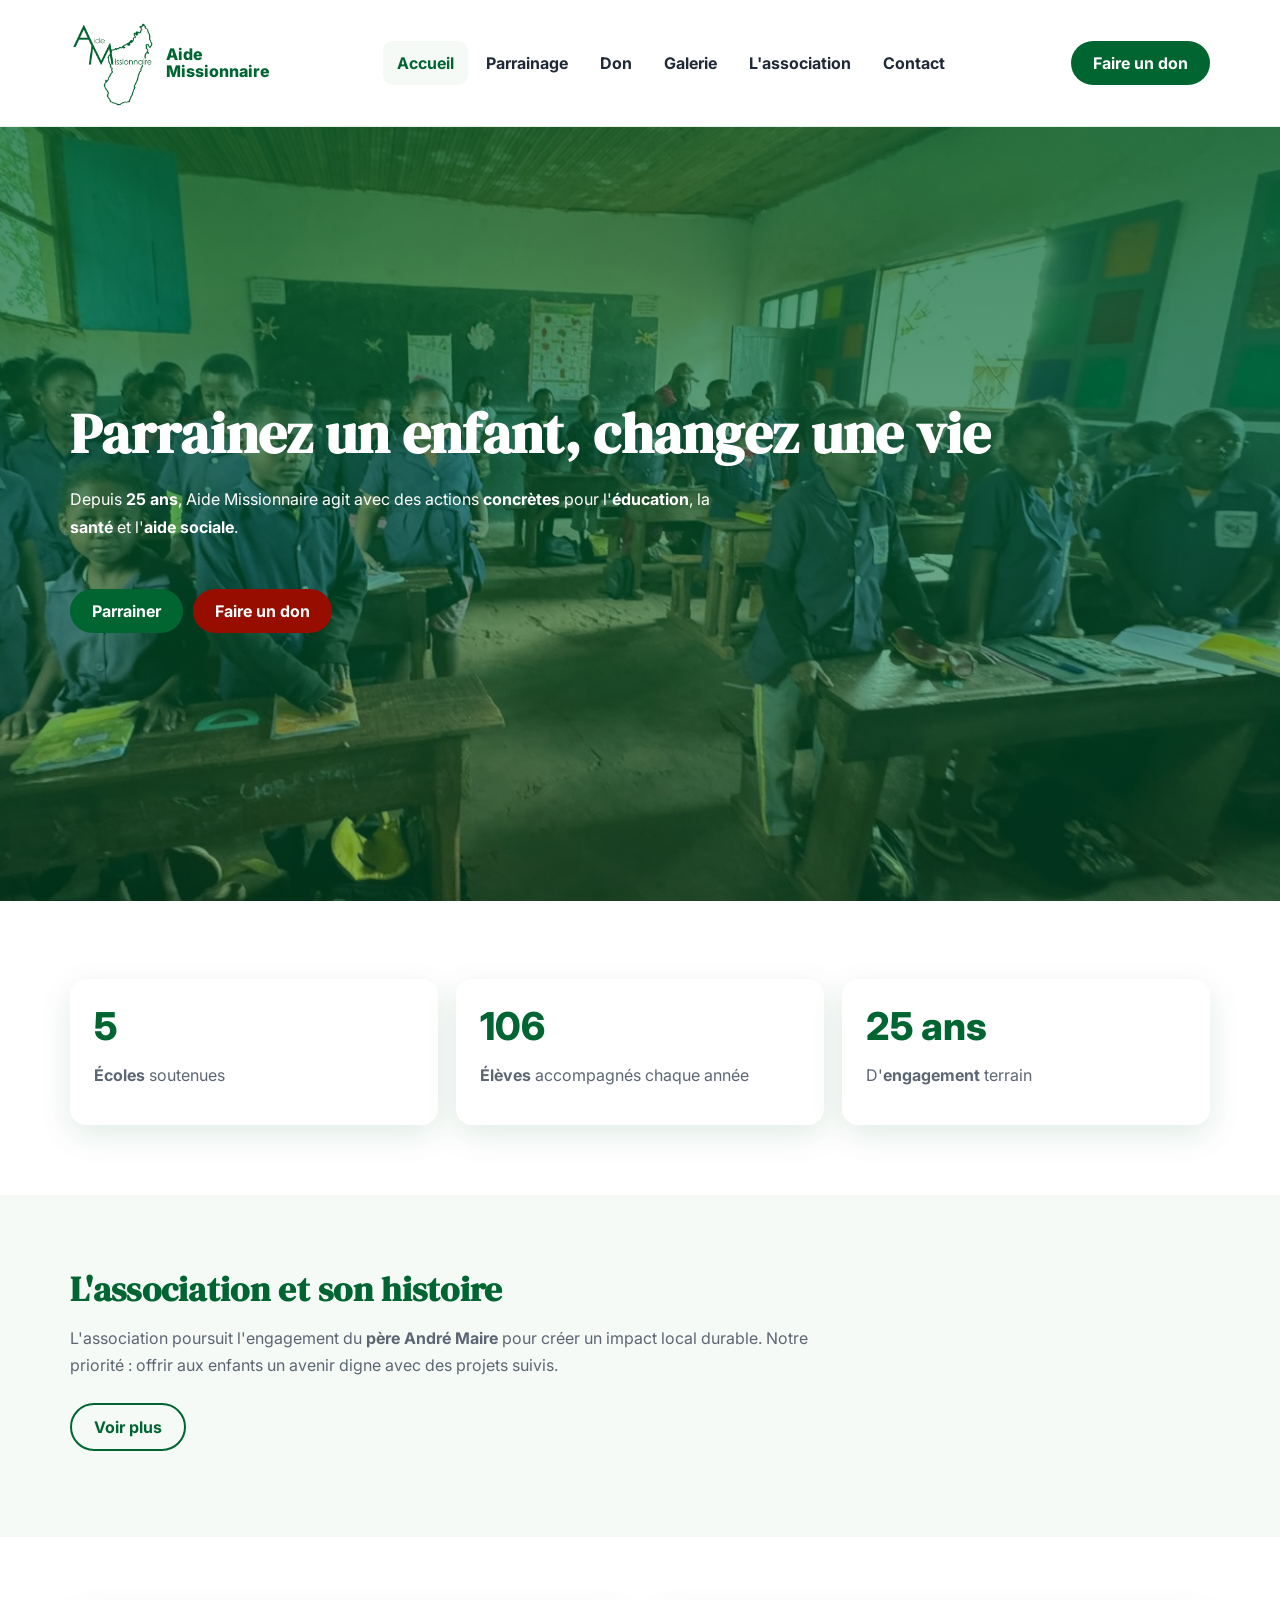
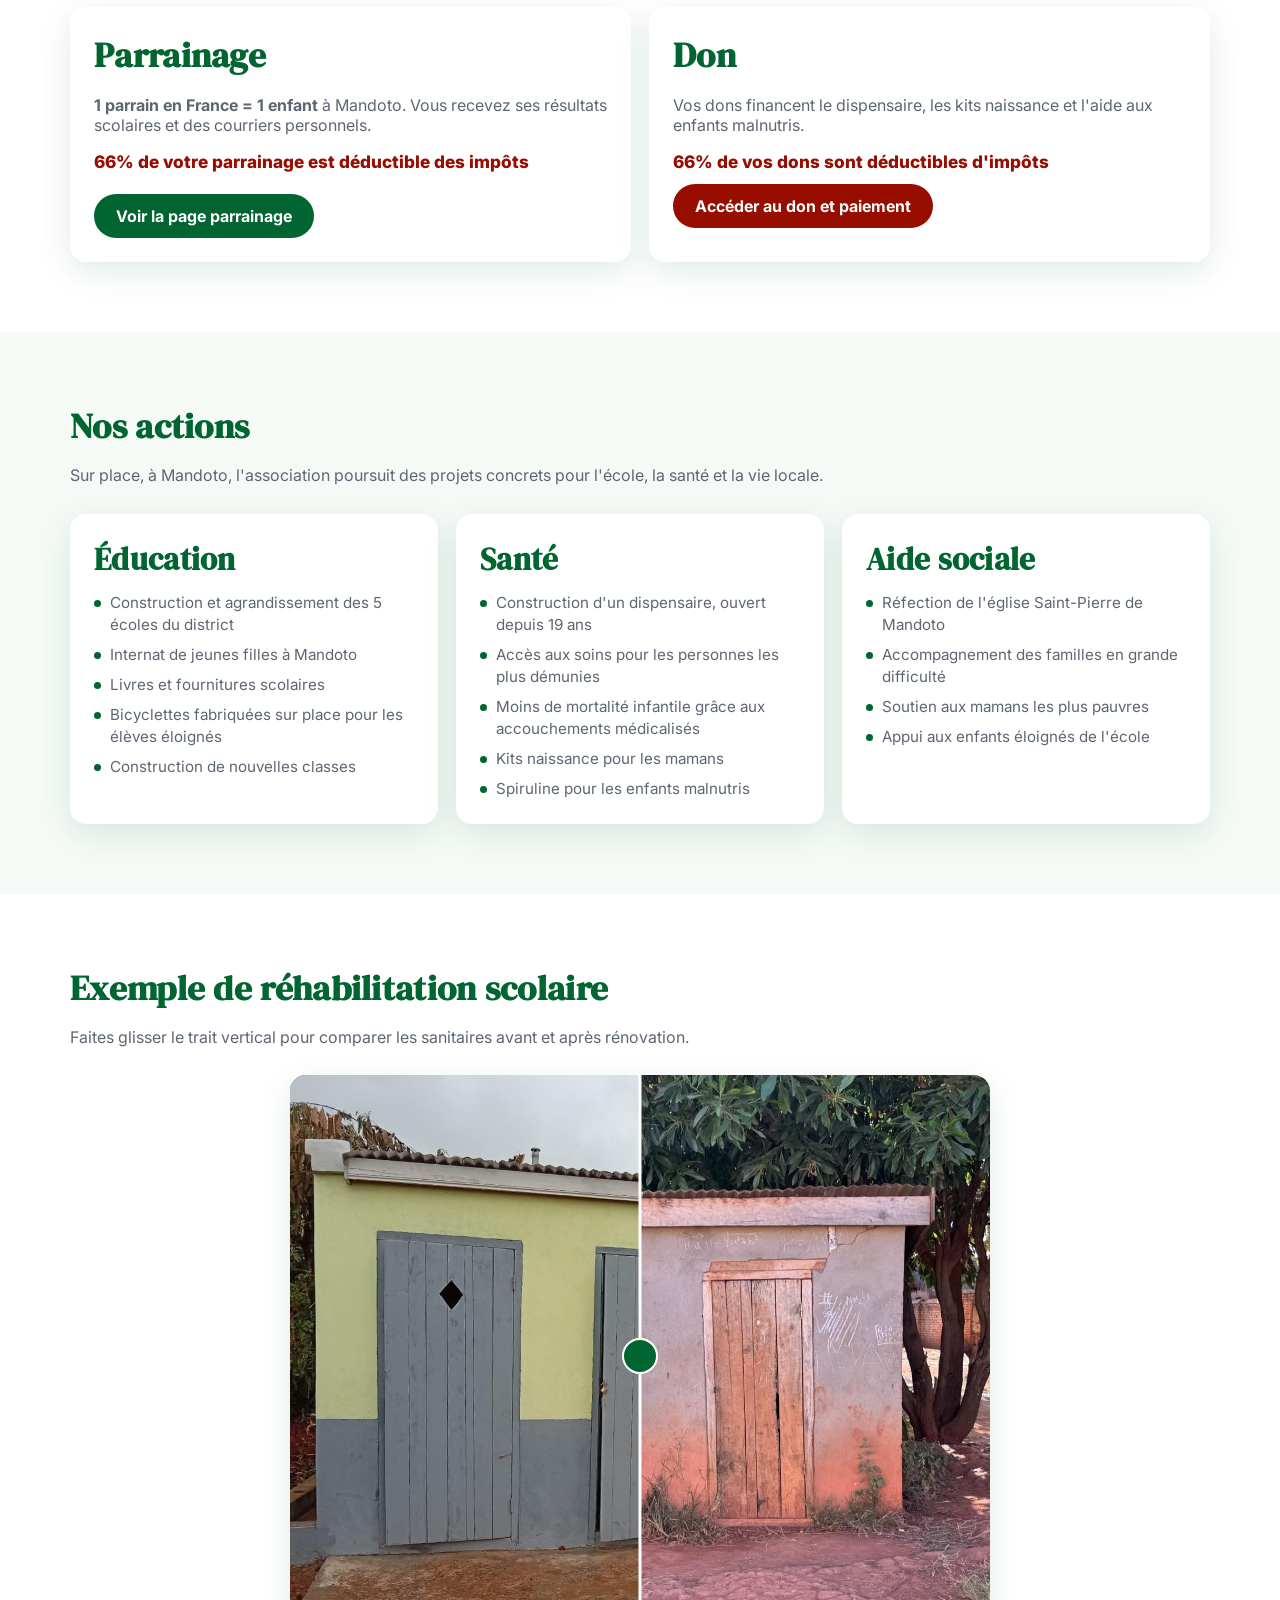
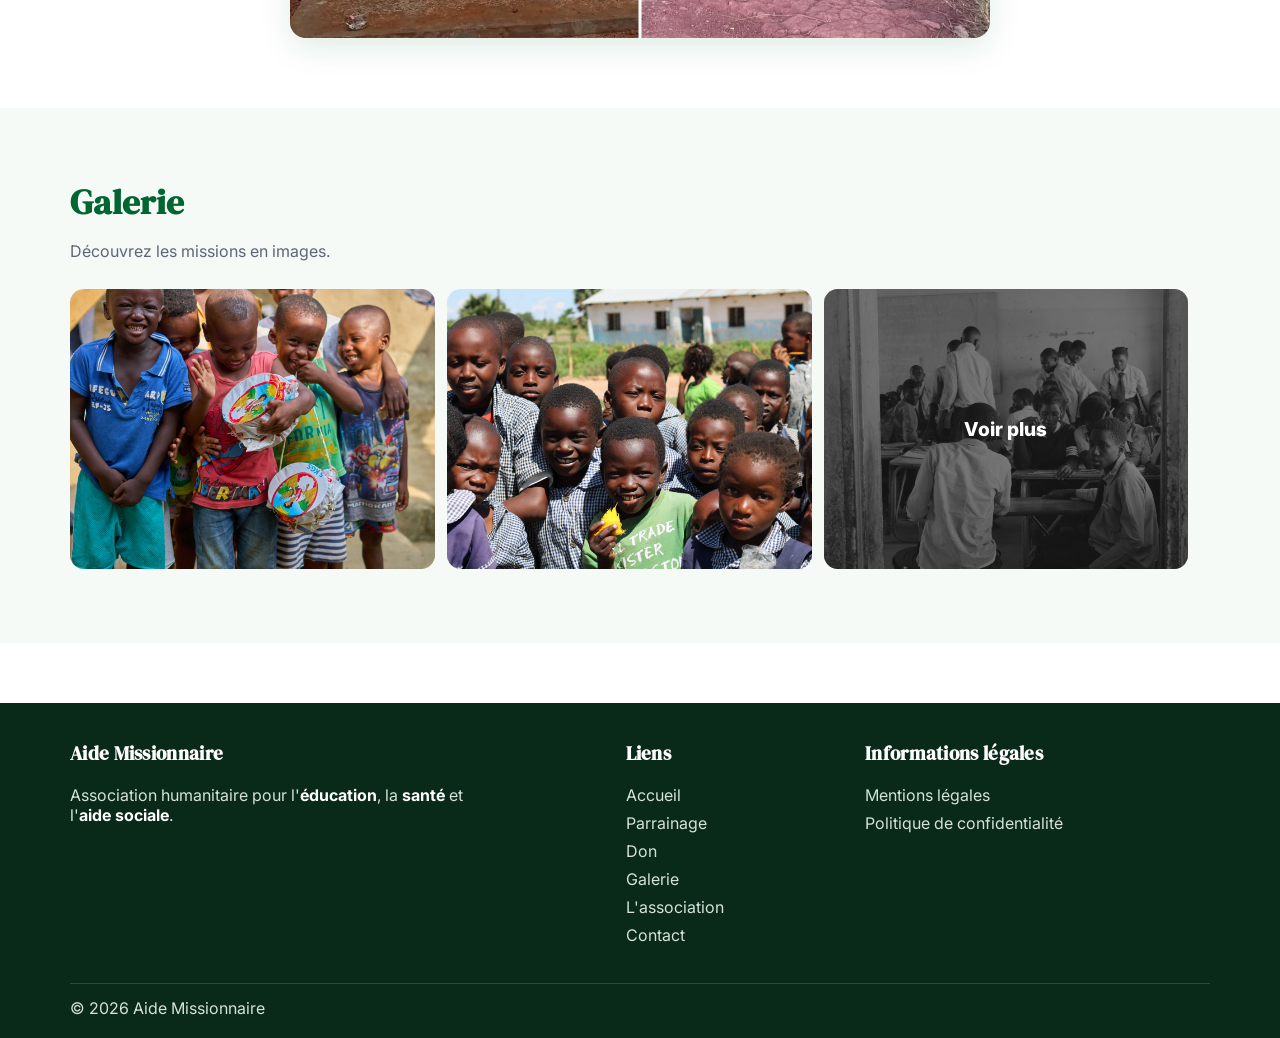
==== commit 3c6d7779: "Remet les dossiers photos d origine et les images du site. Co-authored-by: Cursor <cursoragent@curso" ====
--- a/index.html
+++ b/index.html
@@ -8,13 +8,13 @@
     <link rel="preconnect" href="https://fonts.googleapis.com" />
     <link rel="preconnect" href="https://fonts.gstatic.com" crossorigin />
     <link href="https://fonts.googleapis.com/css2?family=DM+Serif+Display&family=Inter:wght@400;500;600;700;800&display=swap" rel="stylesheet" />
-    <link rel="icon" type="image/png" href="images/favicon.png" />
+    <link rel="icon" type="image/png" href="photos%20%C3%A0%20mettre%20dans%20le%20site/favicon%20(2).png" />
     <link rel="stylesheet" href="styles.css" />
   </head>
   <body>
     <header class="site-header">
       <div class="container header-wrap">
-        <a class="brand" href="index.html"><img src="images/logo.png" alt="Logo Aide Missionnaire" /><span class="brand-text">Aide<br />Missionnaire</span></a>
+        <a class="brand" href="index.html"><img src="photos%20%C3%A0%20mettre%20dans%20le%20site/logo.png" alt="Logo Aide Missionnaire" /><span class="brand-text">Aide<br />Missionnaire</span></a>
         <button class="nav-toggle" aria-label="Ouvrir le menu" aria-expanded="false"><svg width="28" height="28" viewBox="0 0 24 24" fill="none"><path d="M4 6h16M4 12h16M4 18h16" stroke="currentColor" stroke-width="2" /></svg></button>
         <nav class="main-nav">
           <ul>
@@ -127,9 +127,9 @@
           <h2 class="title">Exemple de réhabilitation scolaire</h2>
           <p class="subtitle">Faites glisser le trait vertical pour comparer les sanitaires avant et après rénovation.</p>
           <div class="before-after">
-            <img class="ba-base" src="images/rehab-avant.png" alt="Sanitaires non rénovés" />
+            <img class="ba-base" src="photos-madagascar/rehab-droite.png" alt="Sanitaires non rénovés" />
             <div class="before-layer">
-              <img src="images/rehab-apres.png" alt="WC rénovés" />
+              <img src="photos-madagascar/rehab-gauche.png" alt="WC rénovés" />
             </div>
             <div class="divider"></div>
             <div class="ba-handle"></div>
@@ -144,10 +144,10 @@
           <p class="subtitle">Découvrez les missions en images.</p>
           <div class="carousel">
             <div class="carousel-track">
-              <article class="slide"><img src="images/galerie-01.jpg" alt="Mission à Madagascar" /></article>
-              <article class="slide"><img src="images/galerie-02.jpg" alt="Mission à Madagascar" /></article>
+              <article class="slide"><img src="photos-madagascar/madagascar-01.jpg" alt="Mission à Madagascar" /></article>
+              <article class="slide"><img src="photos-madagascar/madagascar-02.jpg" alt="Mission à Madagascar" /></article>
               <article class="slide slide-last">
-                <img src="images/galerie-03.jpg" alt="Voir toute la galerie" />
+                <img src="photos-madagascar/madagascar-03.jpg" alt="Voir toute la galerie" />
                 <a href="galerie.html">Voir plus</a>
               </article>
             </div>
--- a/styles.css
+++ b/styles.css
@@ -1,4 +1,4 @@
-﻿:root {
+:root {
   --green-main: #016531;
   --green-light: #008c43;
   --red-accent: #970d00;
@@ -195,7 +195,7 @@
   color: var(--white);
   background:
     linear-gradient(rgba(1, 101, 49, 0.74), rgba(1, 101, 49, 0.48)),
-    url("images/accueil.jpg")
+    url("photos%20%C3%A0%20mettre%20dans%20le%20site/Image%201%20Accueil/image%201%20accueil%20(5).jpeg")
       center / cover;
   display: flex;
   align-items: center;
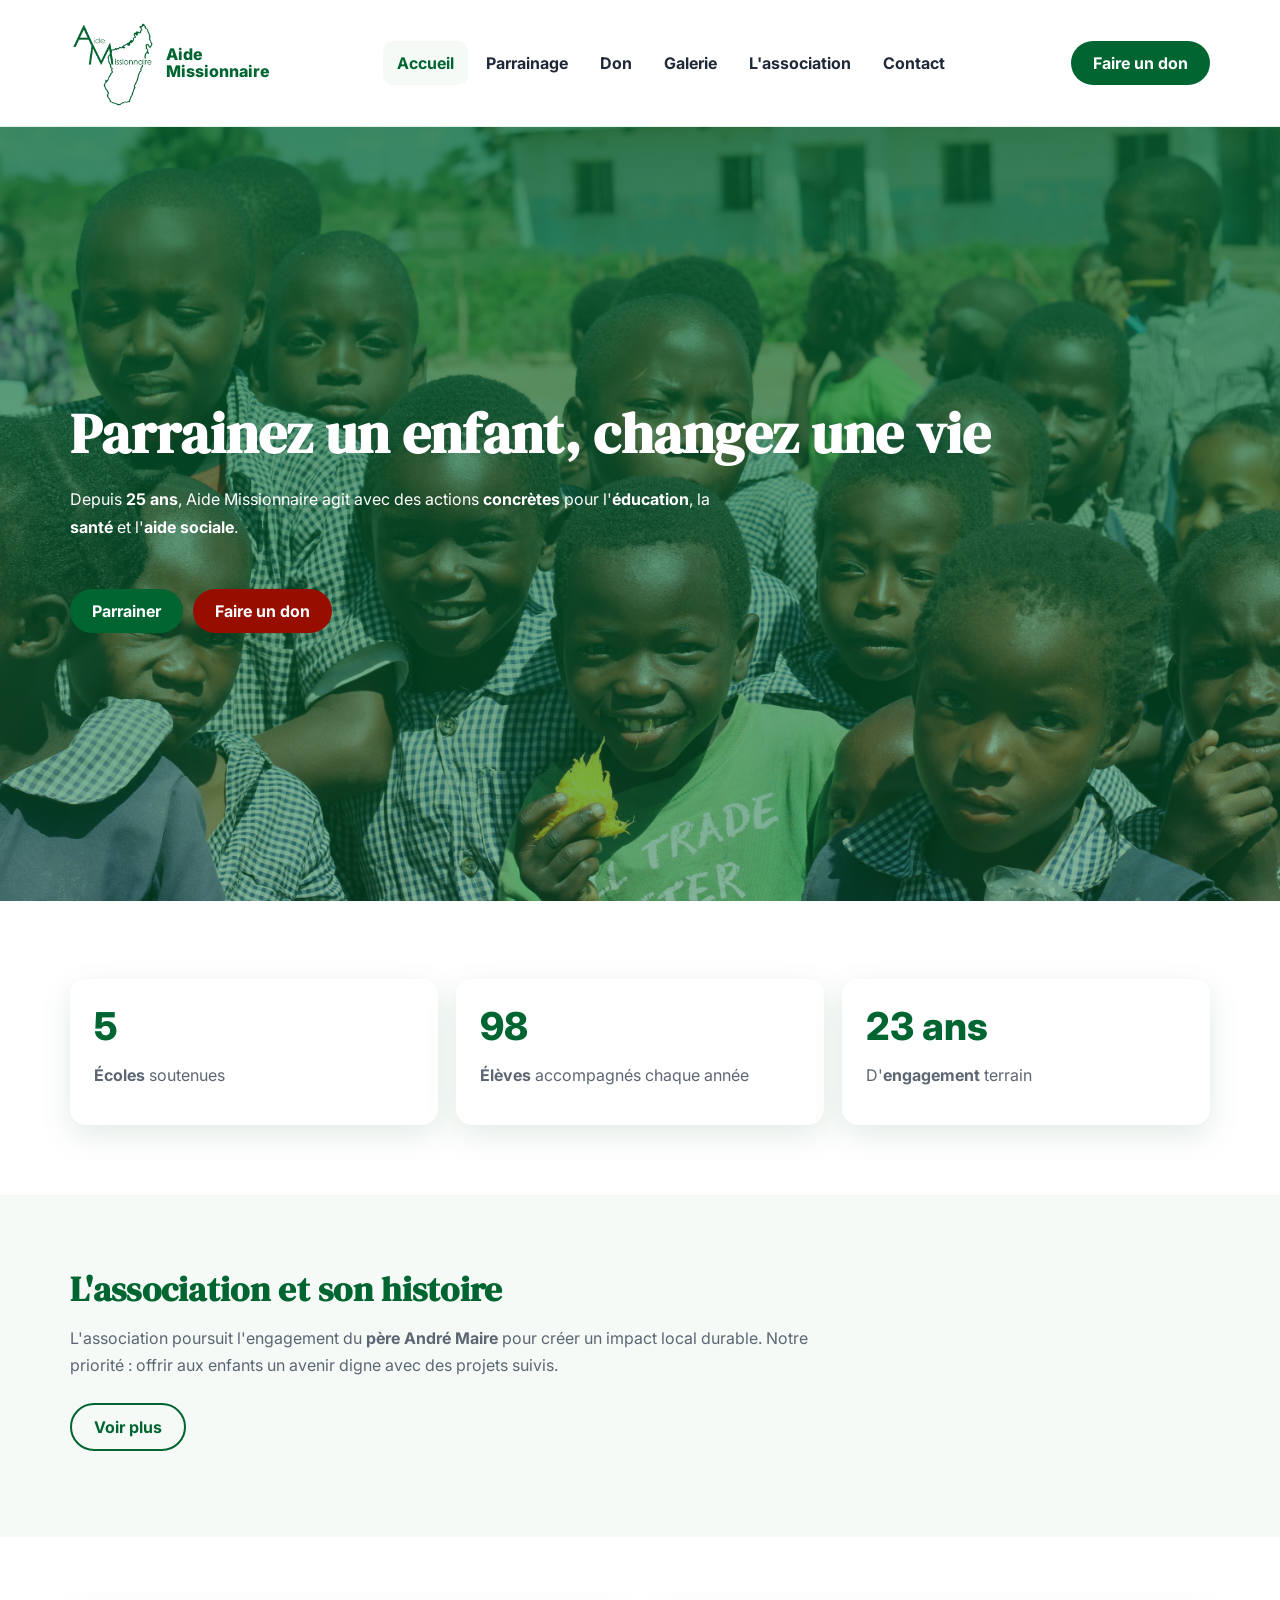
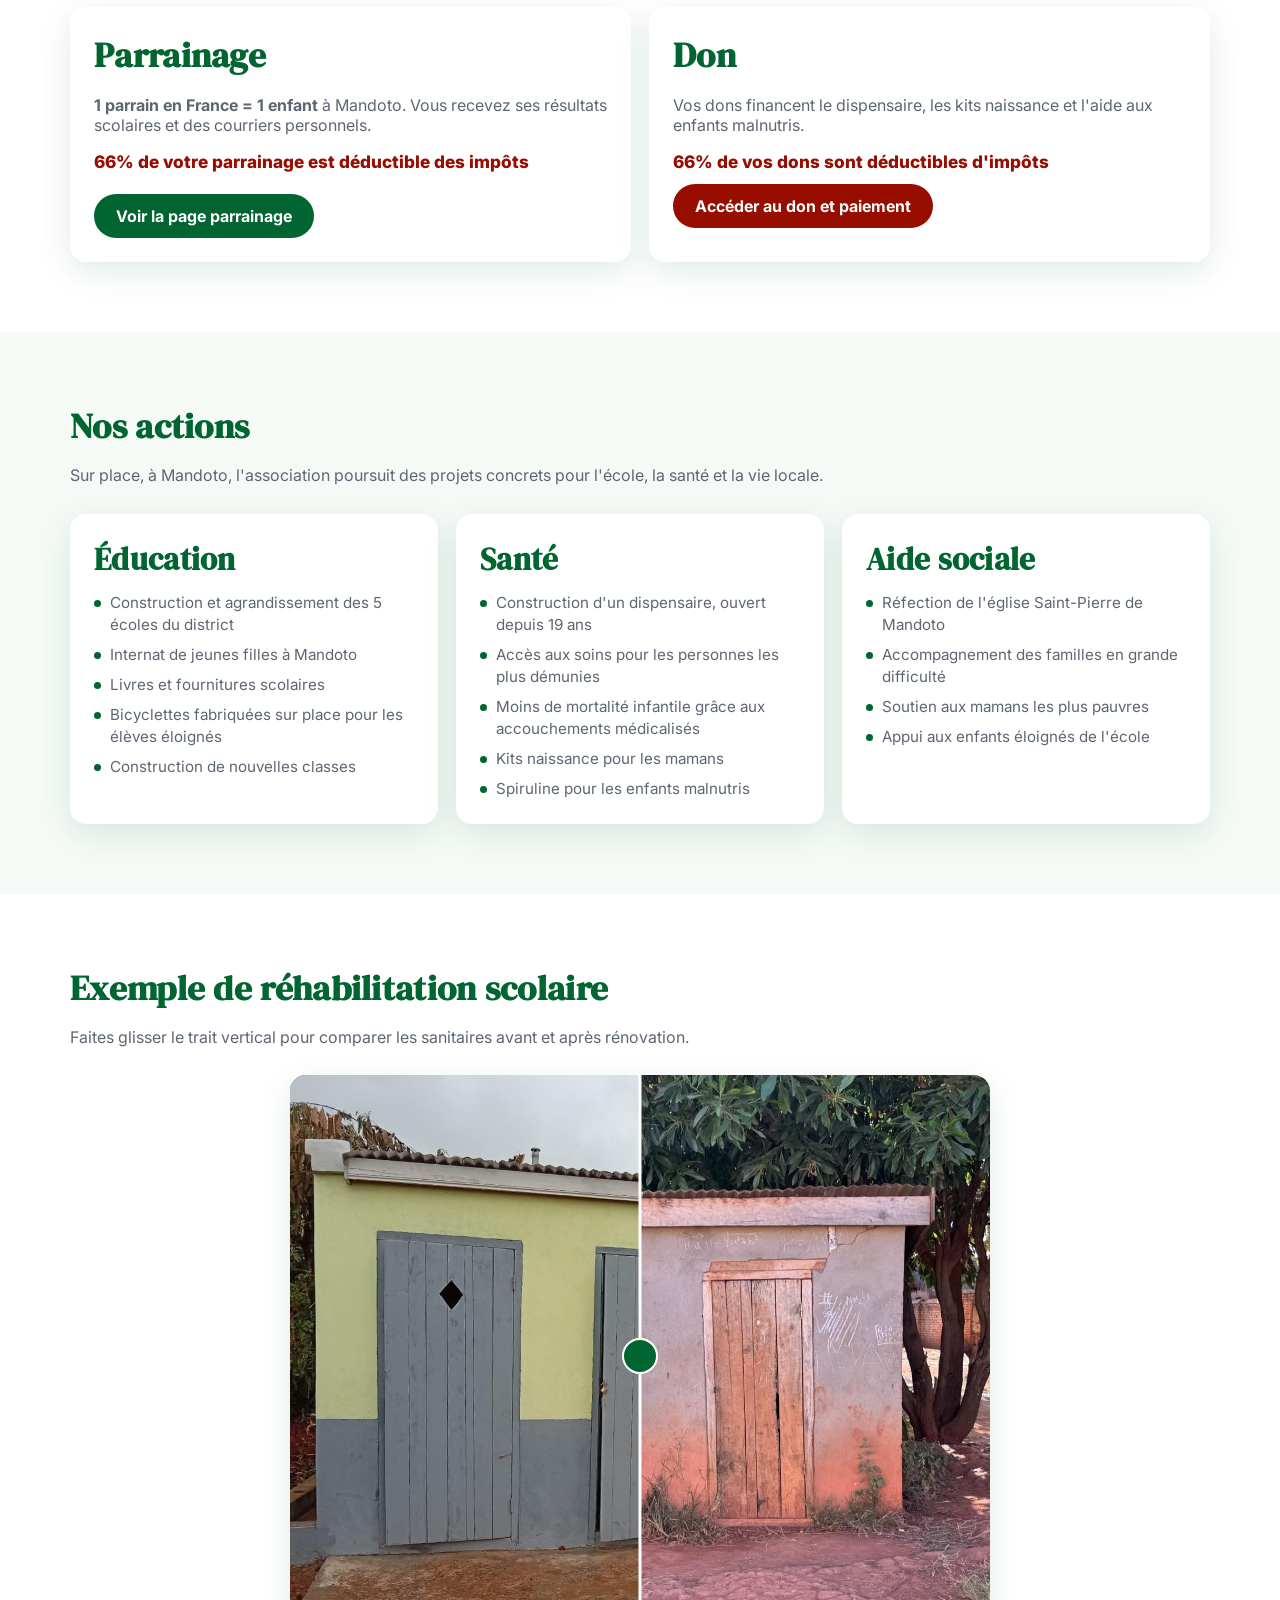
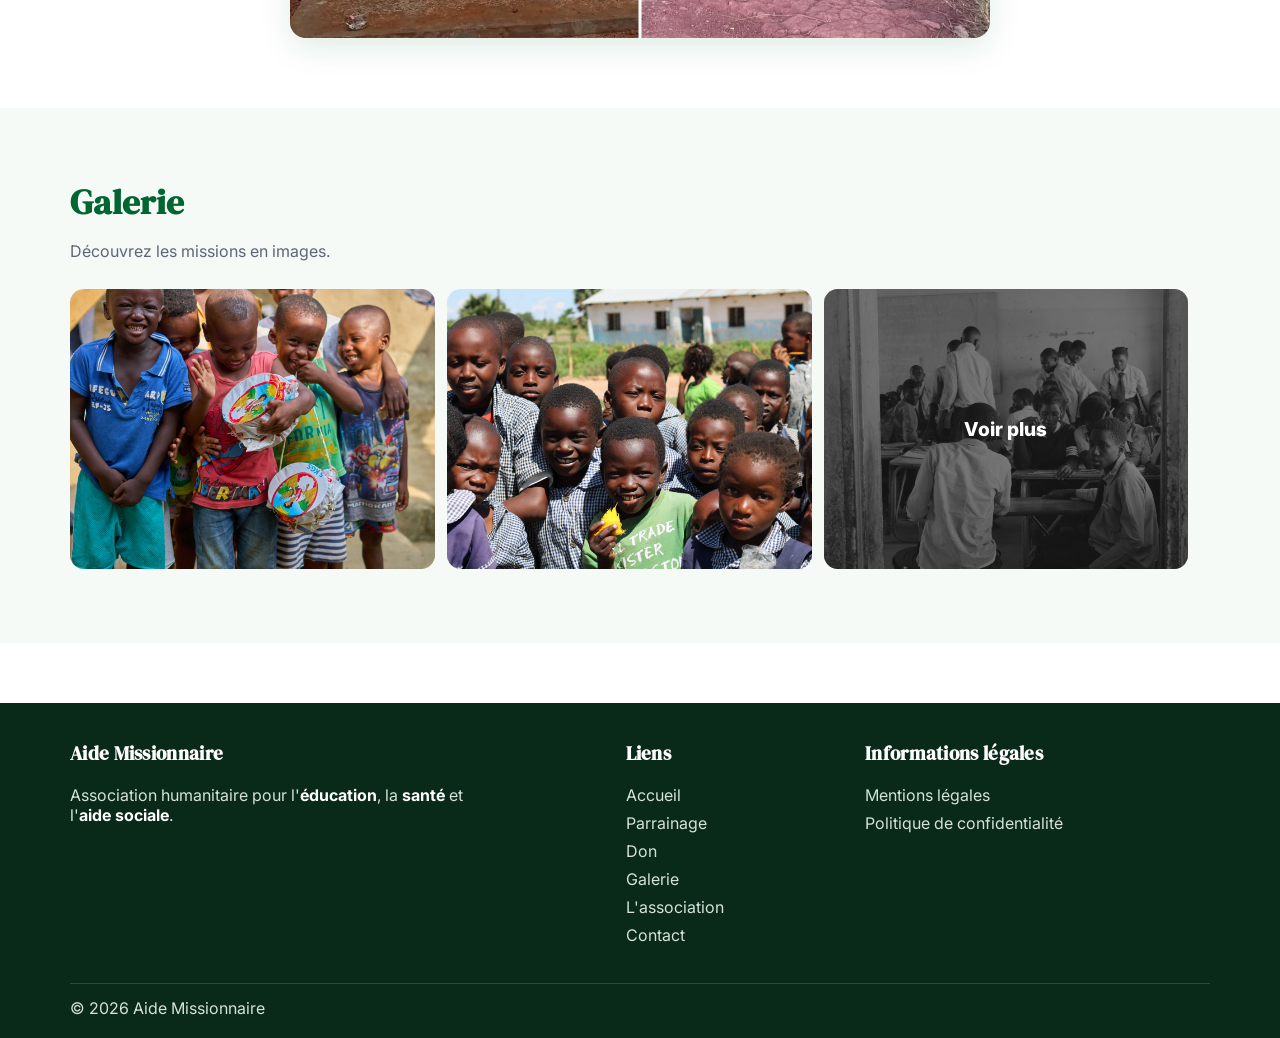
==== commit 51d30098: "Final" ====
--- a/index.html
+++ b/index.html
@@ -1,6 +1,6 @@
 <!doctype html>
 <html lang="fr">
-  <head>
+  <head> 
     <meta charset="UTF-8" />
     <meta name="viewport" content="width=device-width, initial-scale=1.0" />
     <meta name="description" content="Aide Missionnaire : éducation, santé, aide sociale, parrainage et dons." />
--- a/styles.css
+++ b/styles.css
@@ -195,7 +195,7 @@
   color: var(--white);
   background:
     linear-gradient(rgba(1, 101, 49, 0.74), rgba(1, 101, 49, 0.48)),
-    url("photos%20%C3%A0%20mettre%20dans%20le%20site/Image%201%20Accueil/image%201%20accueil%20(5).jpeg")
+    url("photos-madagascar/madagascar-02.jpg")
       center / cover;
   display: flex;
   align-items: center;
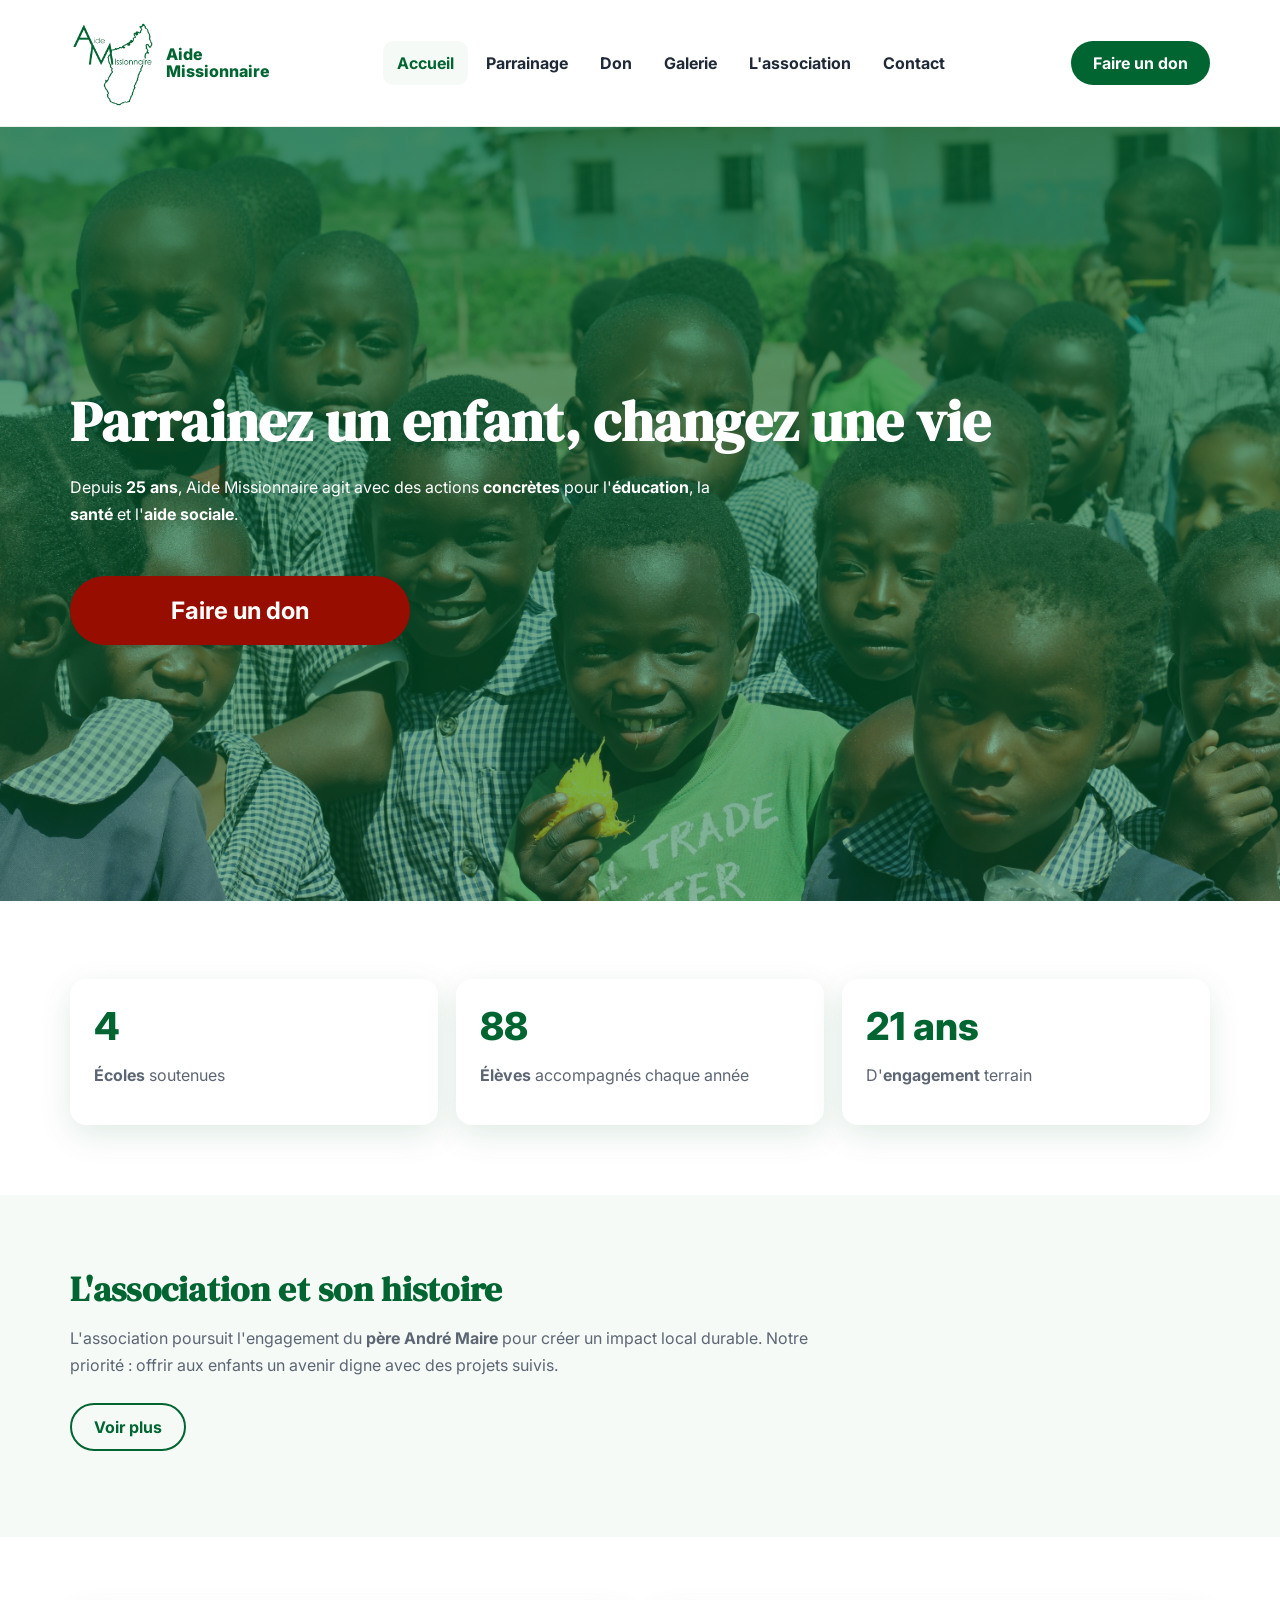
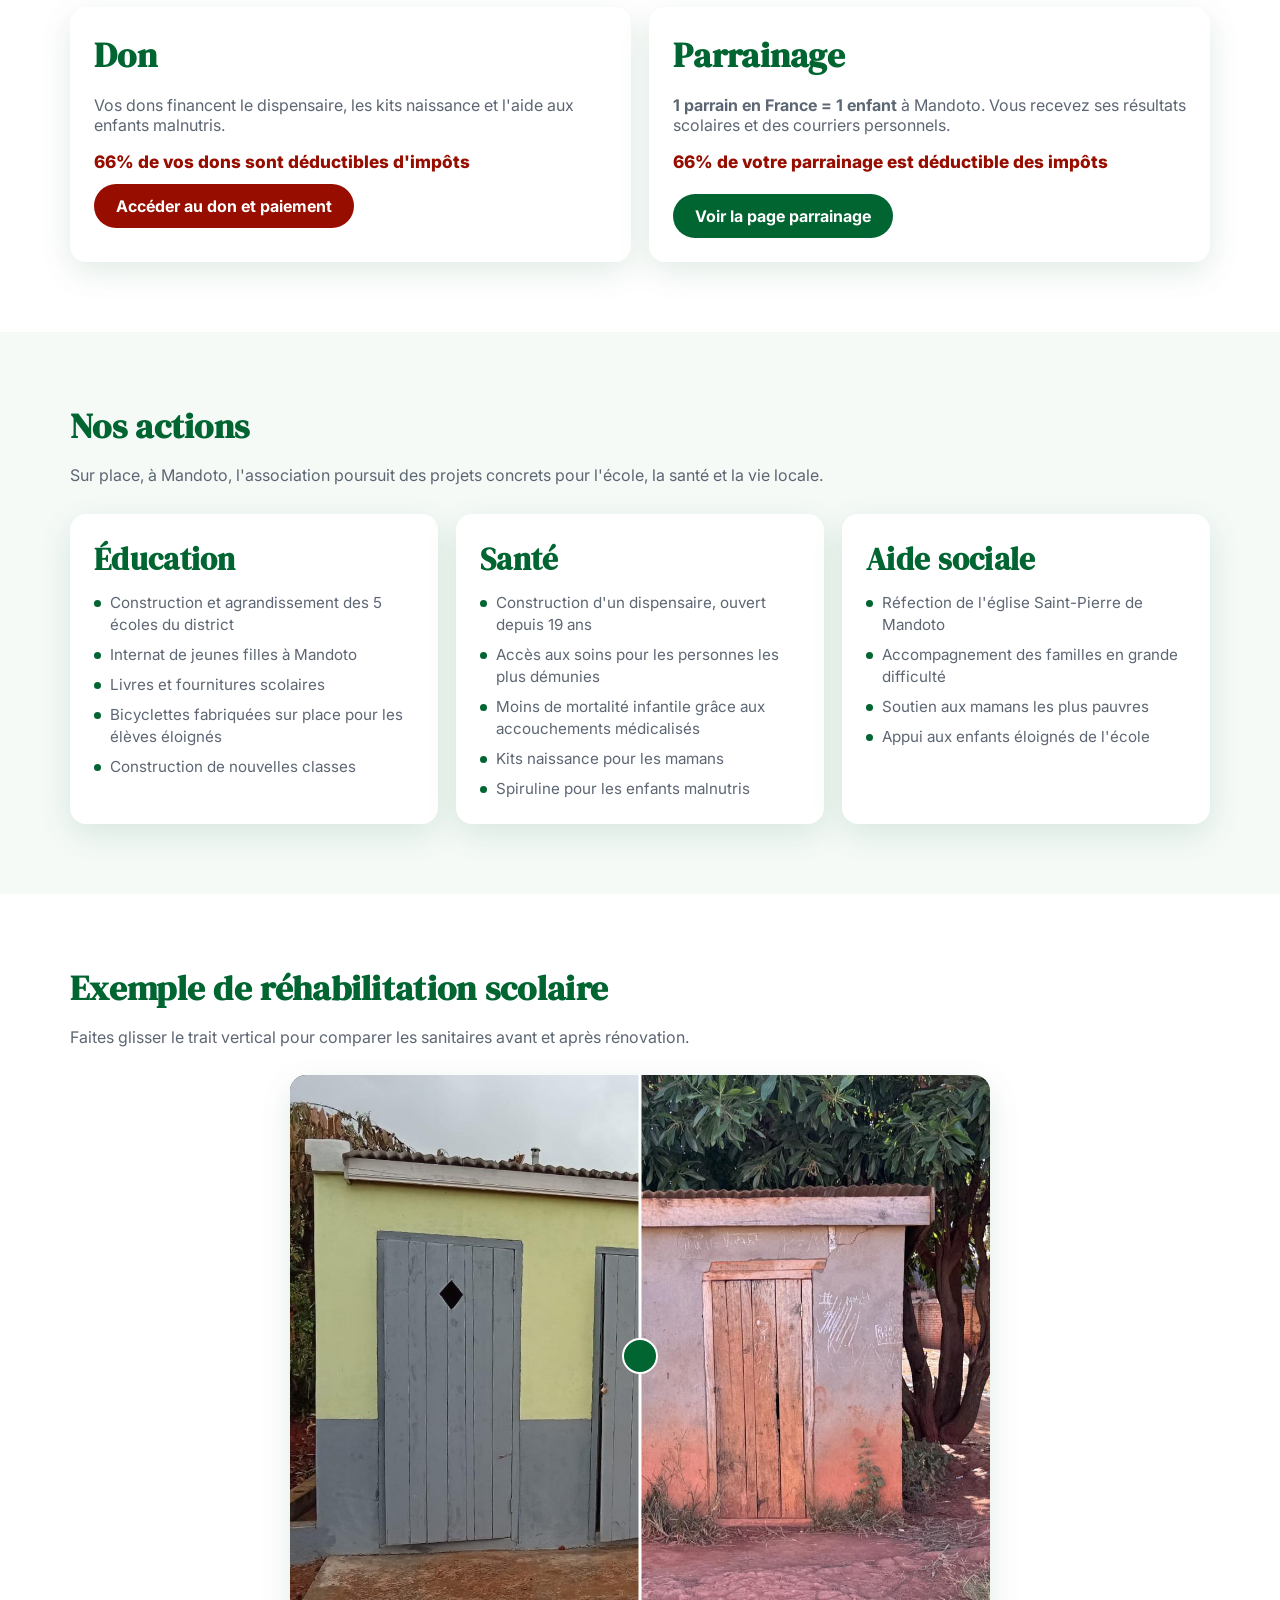
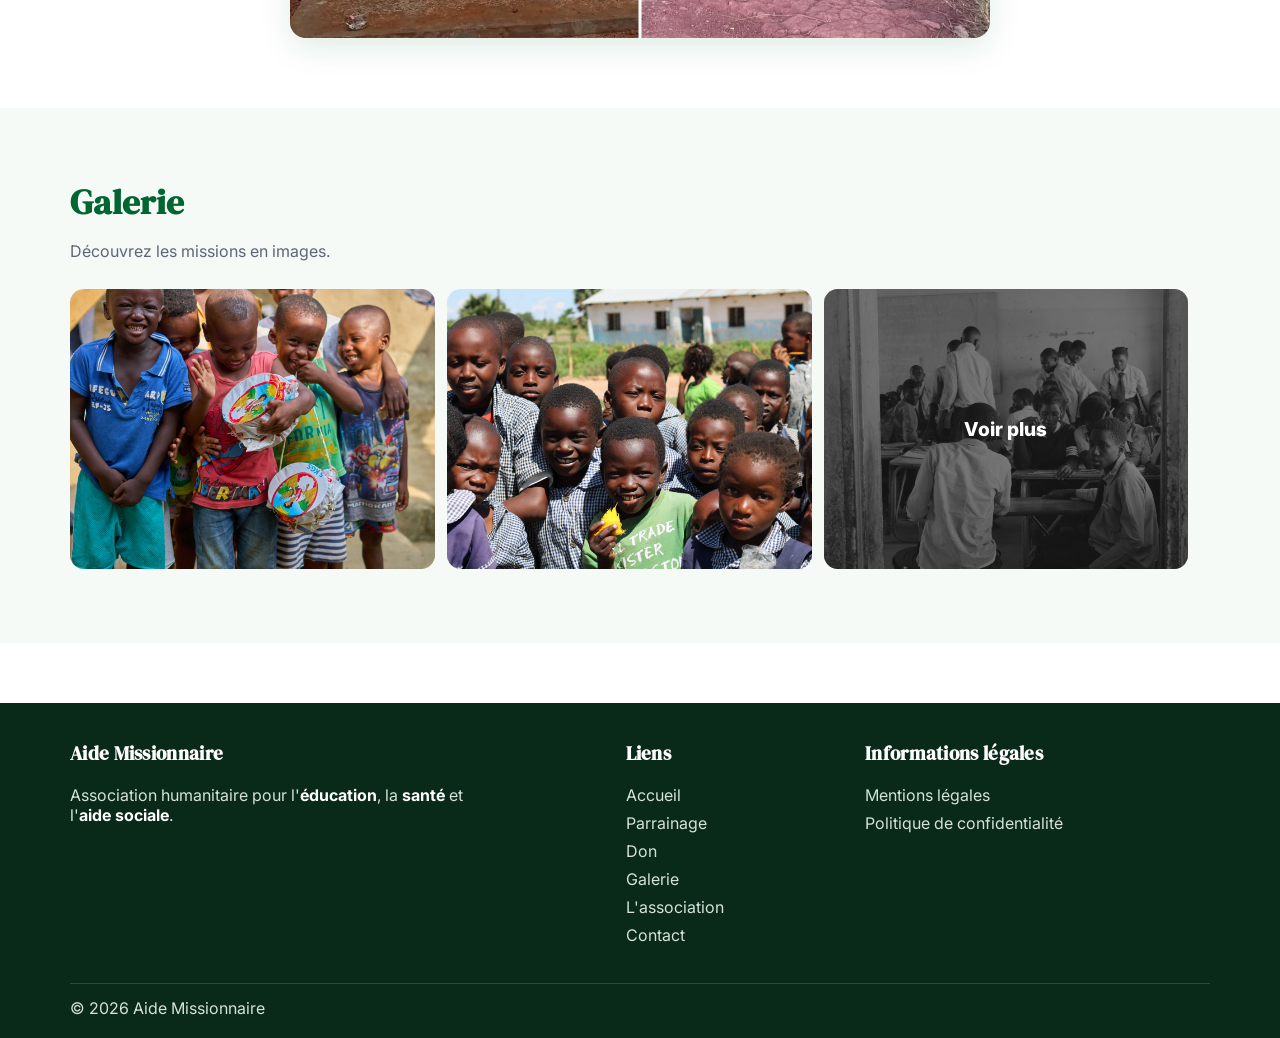
==== commit 0c7f440d: "Met le don en avant sur l accueil et ajoute un bouton de don dans chaque encart. Co-authored-by: Cur" ====
--- a/index.html
+++ b/index.html
@@ -1,6 +1,6 @@
 <!doctype html>
 <html lang="fr">
-  <head> 
+  <head>
     <meta charset="UTF-8" />
     <meta name="viewport" content="width=device-width, initial-scale=1.0" />
     <meta name="description" content="Aide Missionnaire : éducation, santé, aide sociale, parrainage et dons." />
@@ -39,8 +39,7 @@
             pour l'<strong>éducation</strong>, la <strong>santé</strong> et l'<strong>aide sociale</strong>.
           </p>
           <div class="actions">
-            <a class="btn btn-primary" href="parrainage.html">Parrainer</a>
-            <a class="btn btn-red" href="don.html">Faire un don</a>
+            <a class="btn btn-red btn-hero-don" href="don.html">Faire un don</a>
           </div>
         </div>
       </section>
@@ -67,6 +66,12 @@
       <section class="section">
         <div class="container grid-2">
           <article class="card">
+            <h2 class="title">Don</h2>
+            <p class="muted">Vos dons financent le dispensaire, les kits naissance et l'aide aux enfants malnutris.</p>
+            <p class="tax-highlight">66% de vos dons sont déductibles d'impôts</p>
+            <a class="btn btn-red" href="don.html">Accéder au don et paiement</a>
+          </article>
+          <article class="card">
             <h2 class="title">Parrainage</h2>
             <p class="muted">
               <strong>1 parrain en France = 1 enfant</strong> à Mandoto.
@@ -74,12 +79,6 @@
             </p>
             <p class="tax-highlight">66% de votre parrainage est déductible des impôts</p>
             <a class="btn btn-primary spaced-top-btn" href="parrainage.html">Voir la page parrainage</a>
-          </article>
-          <article class="card">
-            <h2 class="title">Don</h2>
-            <p class="muted">Vos dons financent le dispensaire, les kits naissance et l'aide aux enfants malnutris.</p>
-            <p class="tax-highlight">66% de vos dons sont déductibles d'impôts</p>
-            <a class="btn btn-red" href="don.html">Accéder au don et paiement</a>
           </article>
         </div>
       </section>
--- a/styles.css
+++ b/styles.css
@@ -217,6 +217,12 @@
   display: flex;
   gap: 10px;
   flex-wrap: wrap;
+}
+
+.btn-hero-don {
+  padding: 20px 48px;
+  font-size: clamp(1.2rem, 2.6vw, 1.5rem);
+  min-width: min(340px, 92%);
 }
 
 .grid-2,
@@ -542,12 +548,31 @@
   margin: 10px 0 8px;
 }
 
+.don-page .grid-3 > .card {
+  display: flex;
+  flex-direction: column;
+}
+
+.don-page .grid-3 > .card .action-list {
+  margin-bottom: 18px;
+}
+
+.btn-don-encart {
+  margin-top: auto;
+  width: 100%;
+  padding: 14px 16px;
+  font-size: 1rem;
+  line-height: 1.35;
+  text-align: center;
+  box-sizing: border-box;
+}
+
 .don-page {
   padding-top: 96px;
 }
 
 .don-cta {
-  margin-top: 88px;
+  margin-top: 48px;
   margin-bottom: 12px;
   display: flex;
   justify-content: center;
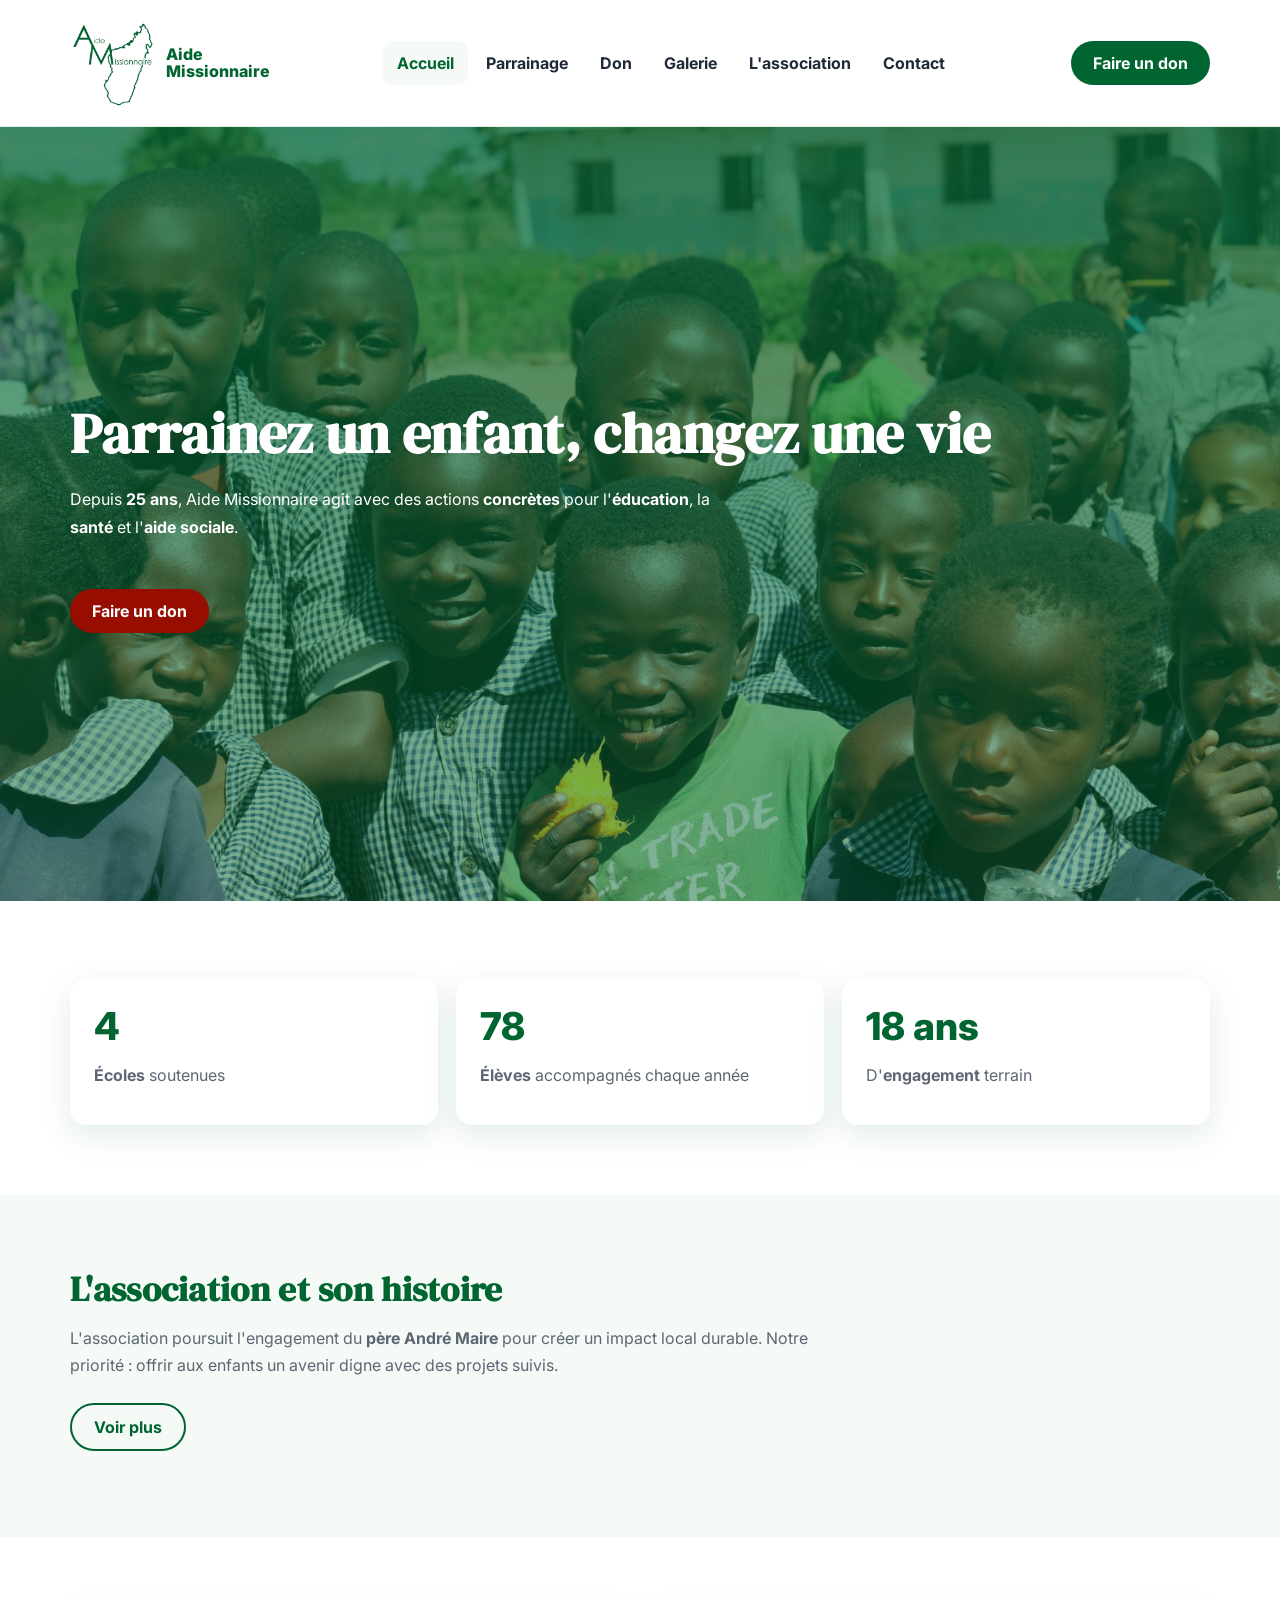
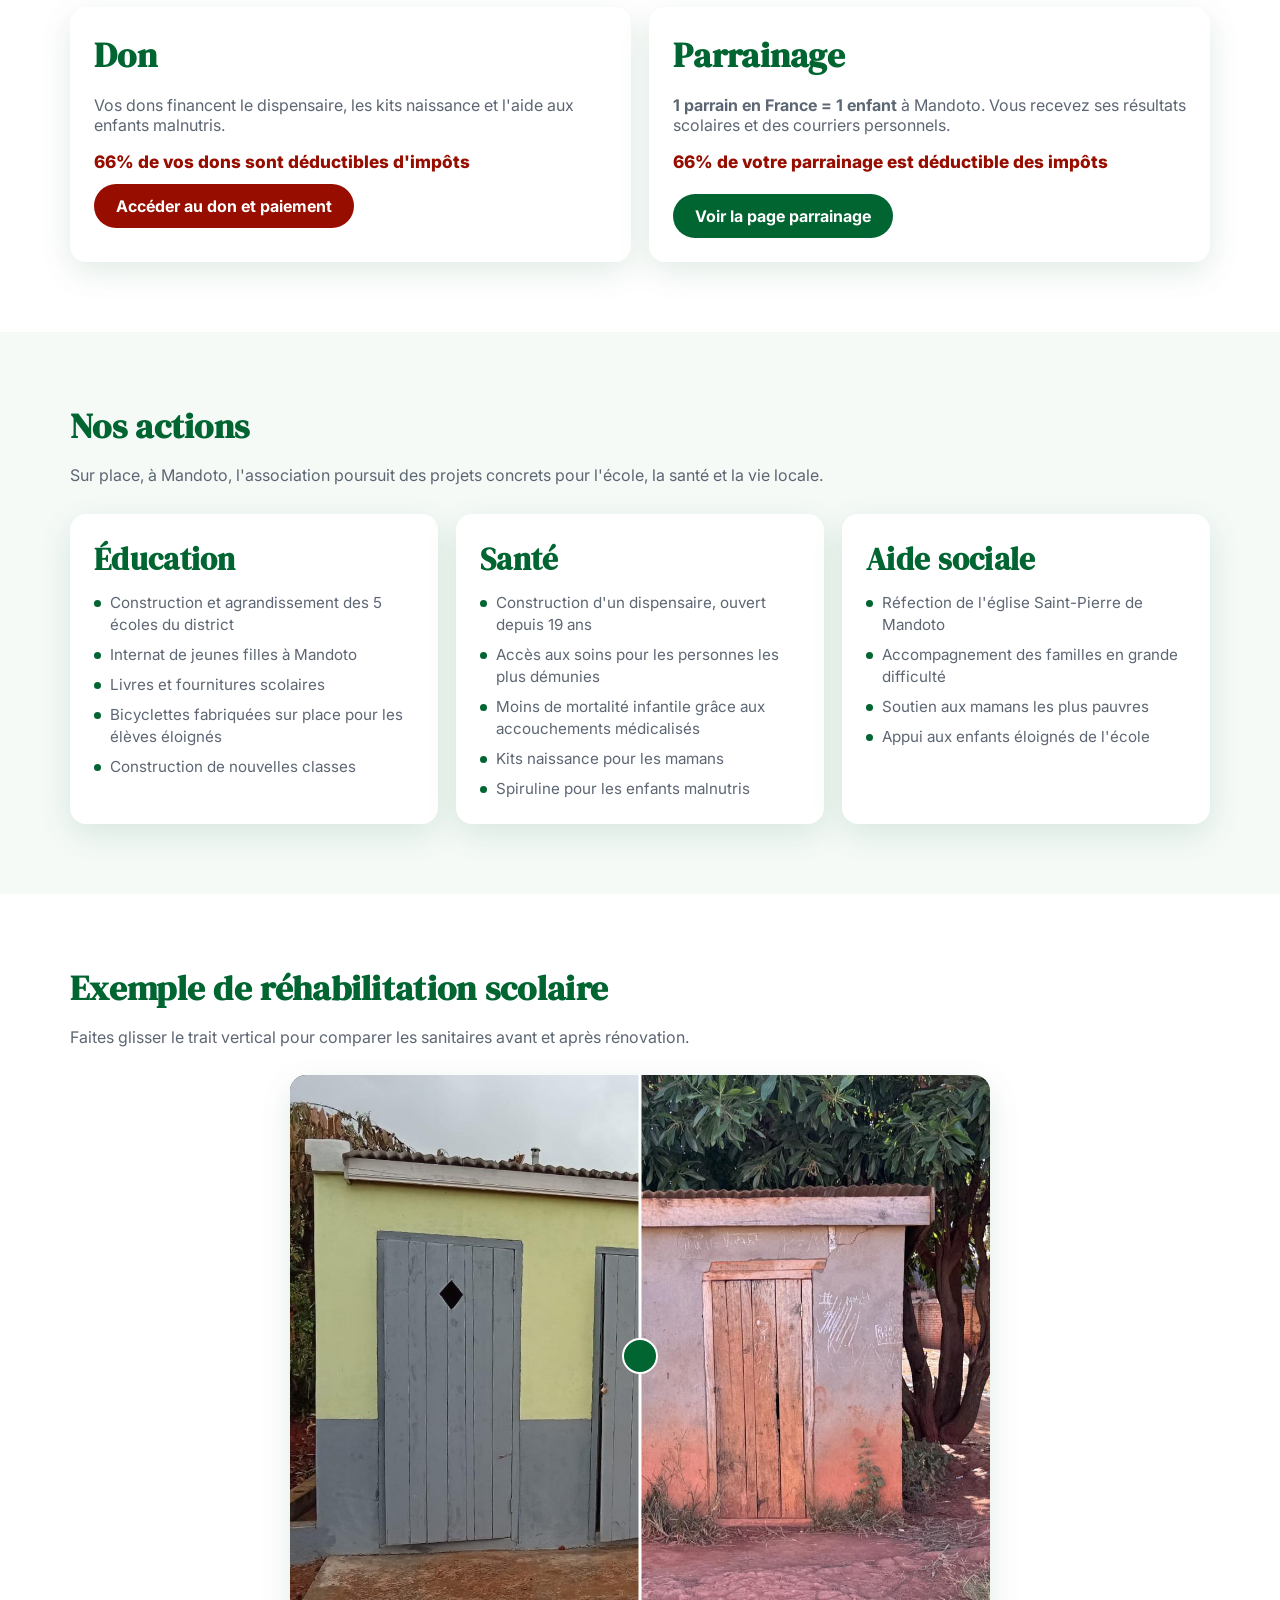
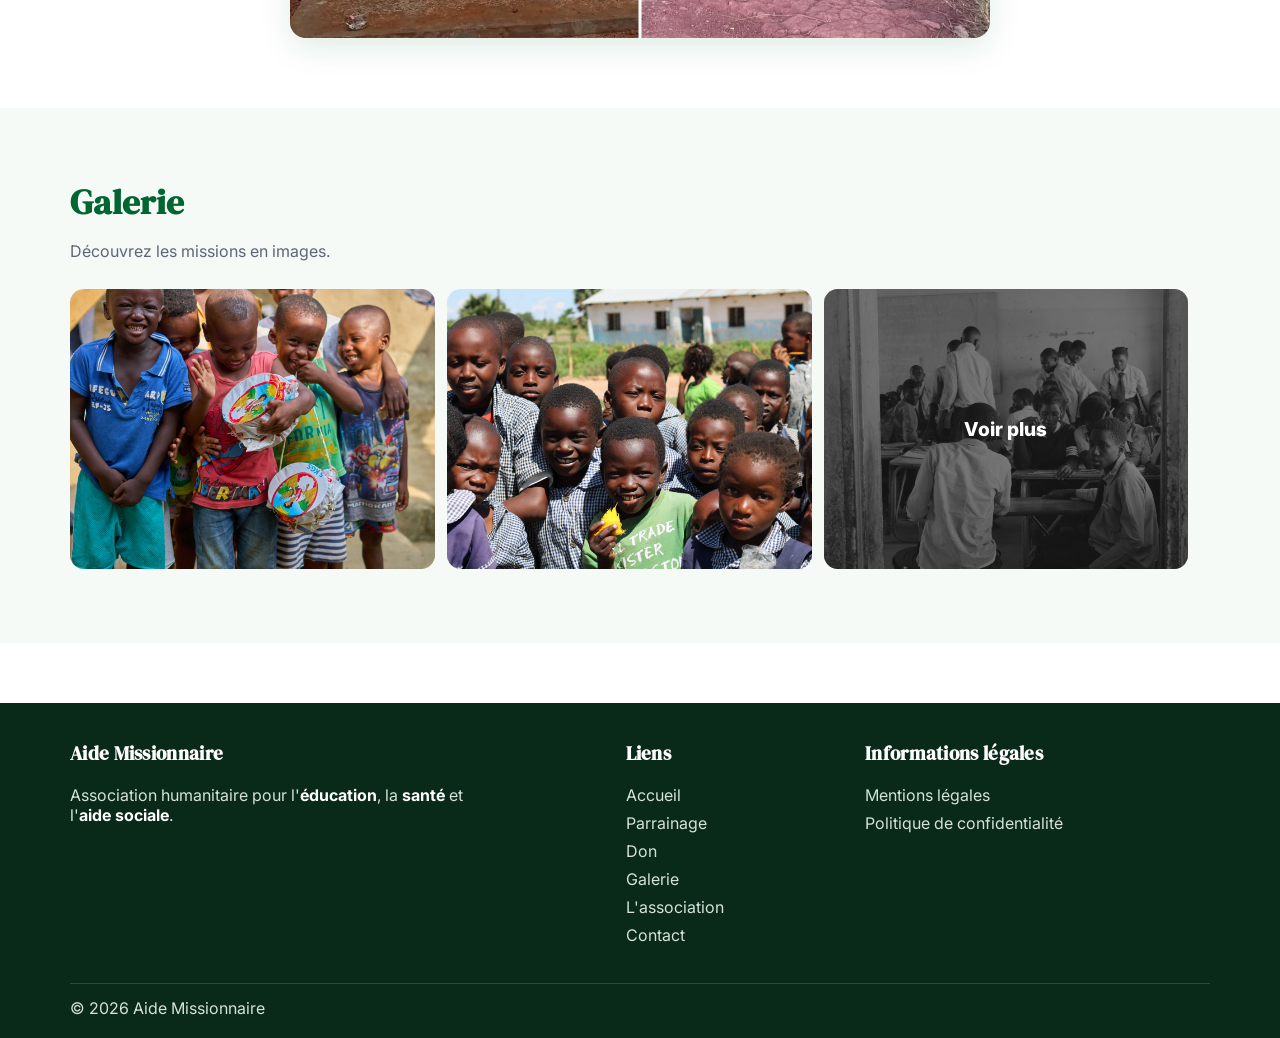
==== commit 8dc8ffb2: "Retire le bouton HelloAsso et ramene le bouton don d accueil a une taille normale. Co-authored-by: C" ====
--- a/index.html
+++ b/index.html
@@ -39,7 +39,7 @@
             pour l'<strong>éducation</strong>, la <strong>santé</strong> et l'<strong>aide sociale</strong>.
           </p>
           <div class="actions">
-            <a class="btn btn-red btn-hero-don" href="don.html">Faire un don</a>
+            <a class="btn btn-red" href="don.html">Faire un don</a>
           </div>
         </div>
       </section>
--- a/styles.css
+++ b/styles.css
@@ -219,12 +219,6 @@
   flex-wrap: wrap;
 }
 
-.btn-hero-don {
-  padding: 20px 48px;
-  font-size: clamp(1.2rem, 2.6vw, 1.5rem);
-  min-width: min(340px, 92%);
-}
-
 .grid-2,
 .grid-3,
 .grid-4,
@@ -571,19 +565,6 @@
   padding-top: 96px;
 }
 
-.don-cta {
-  margin-top: 48px;
-  margin-bottom: 12px;
-  display: flex;
-  justify-content: center;
-}
-
-.btn-helloasso {
-  padding: 20px 48px;
-  font-size: 1.28rem;
-  min-width: min(460px, 92%);
-}
-
 .legal-card h2 {
   color: var(--green-main);
   font-size: 1.35rem;
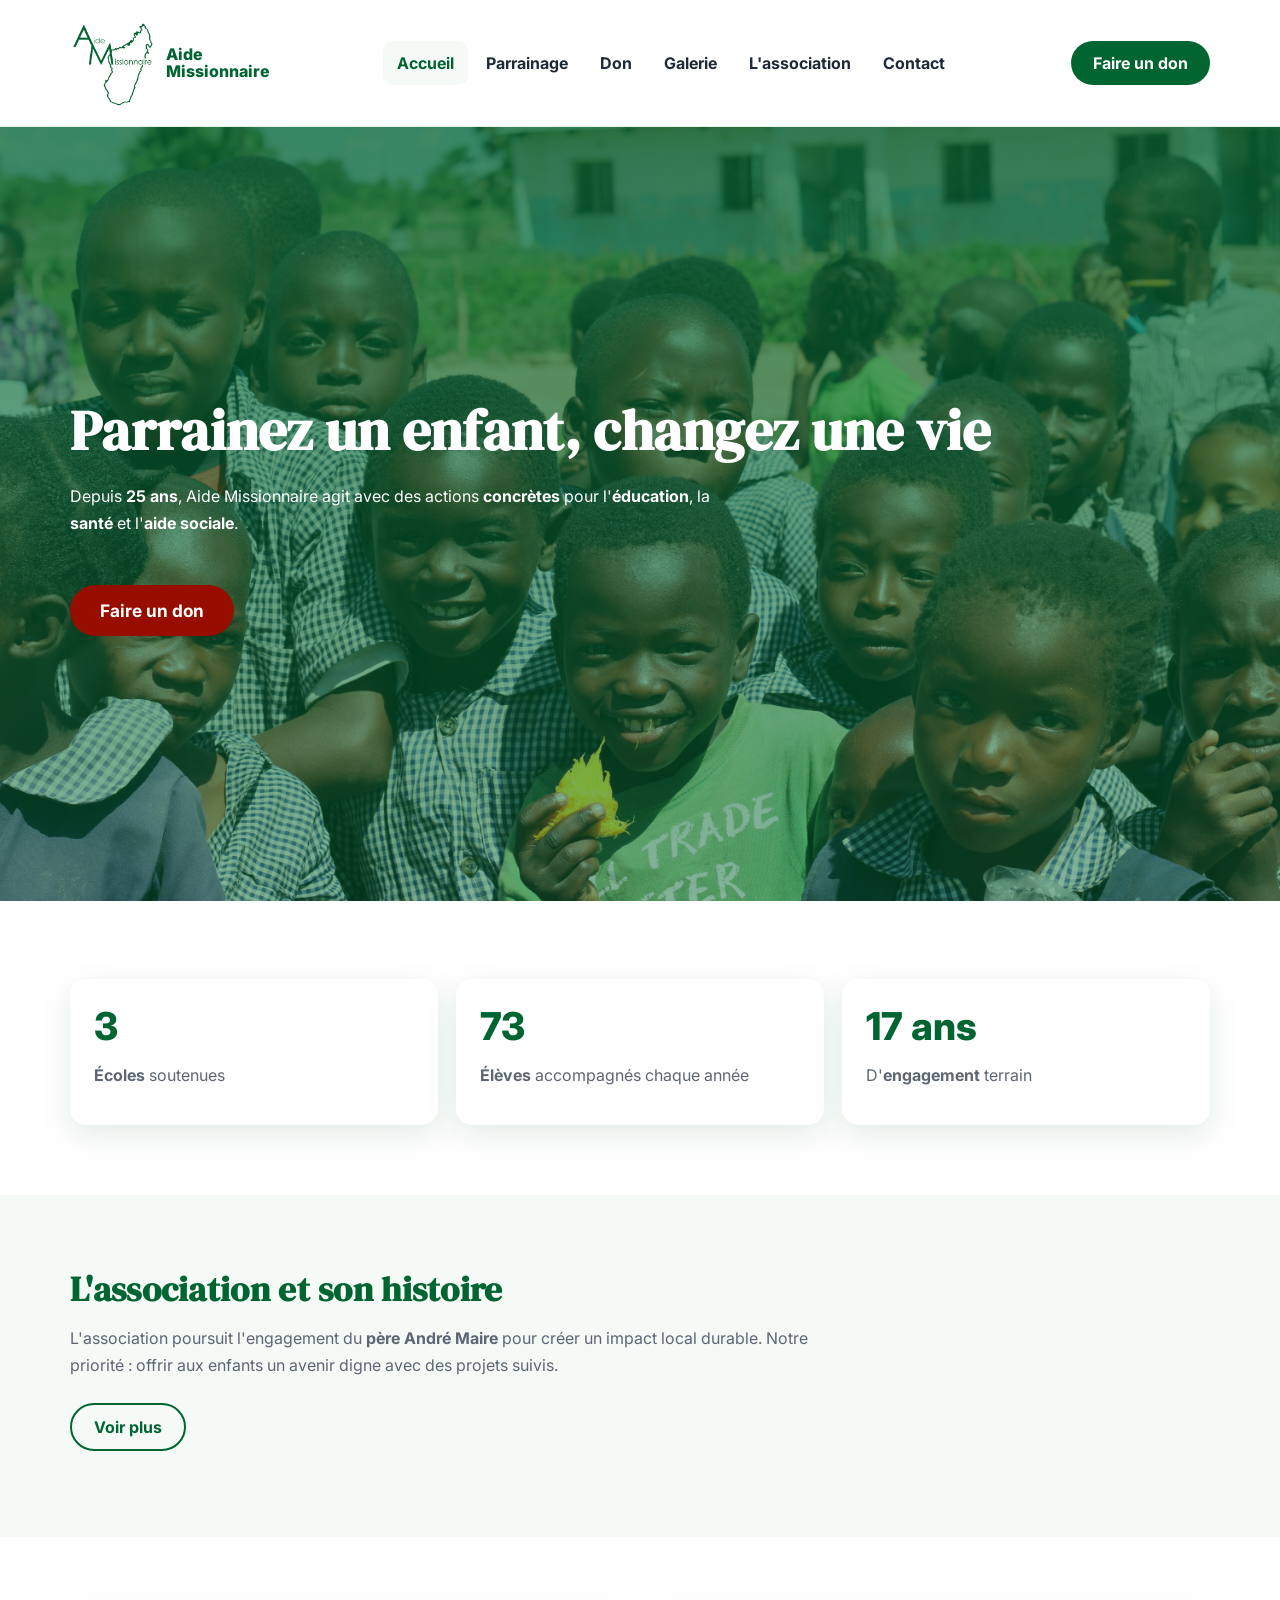
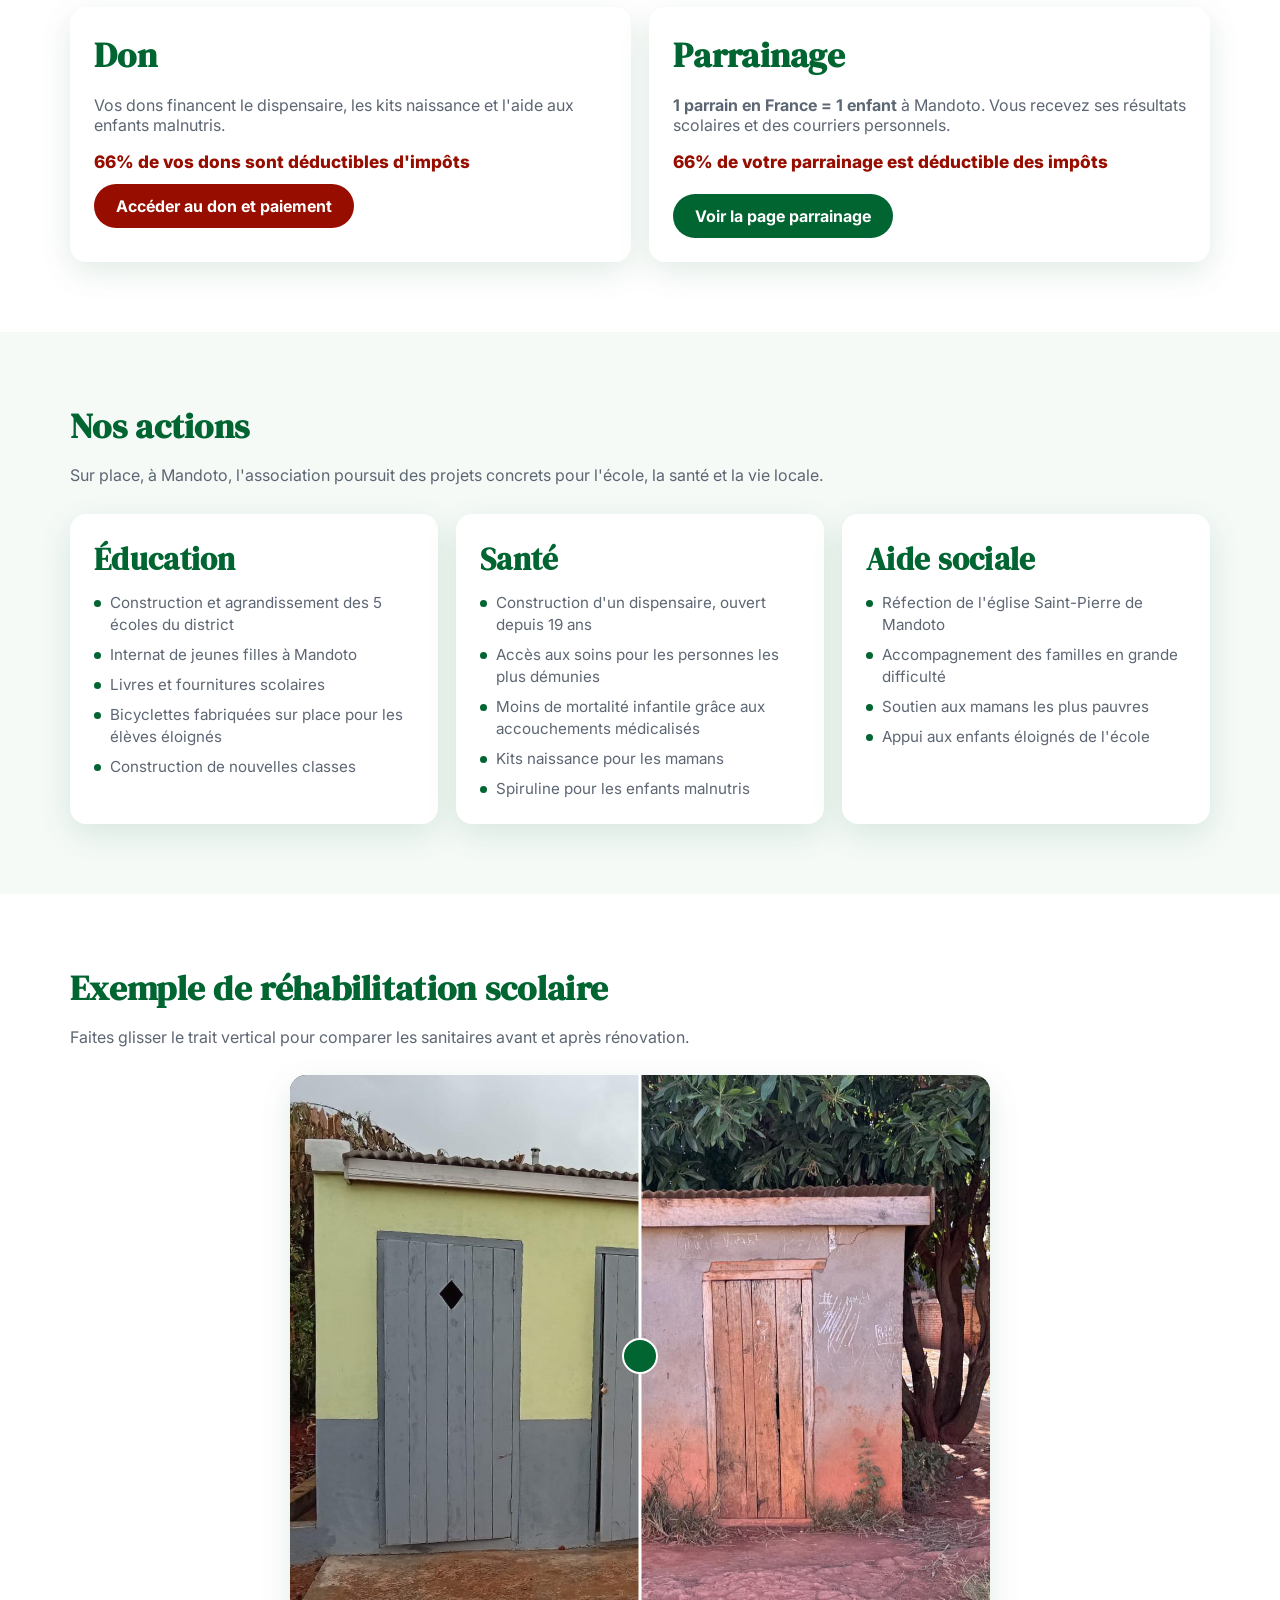
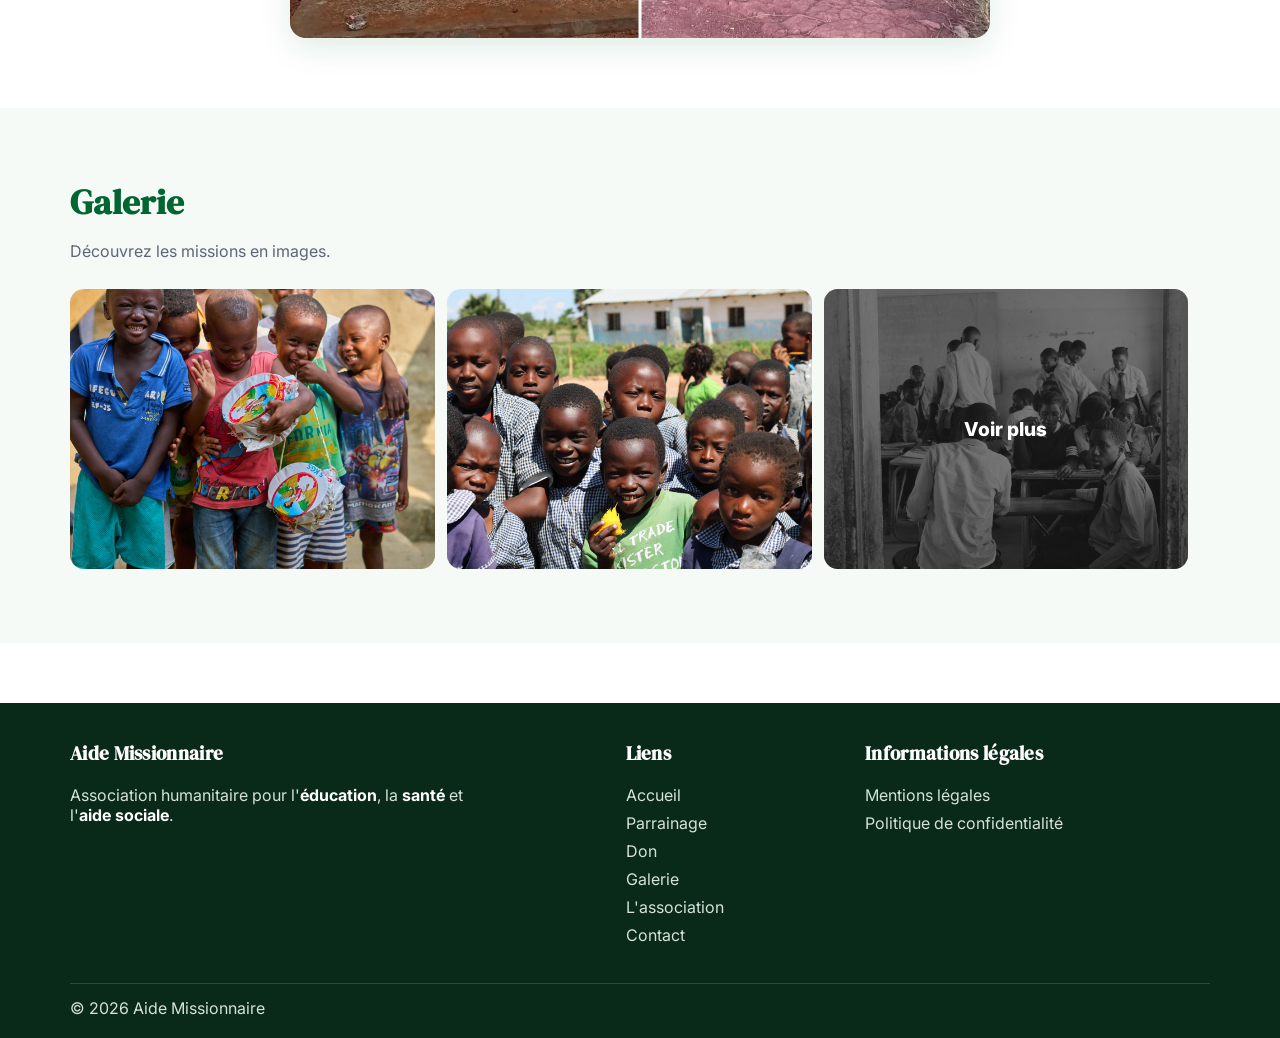
==== commit 1ceb5c1e: "Precise la cause sur chaque bouton PayAsso et agrandit legerement le don d accueil. Co-authored-by: " ====
--- a/index.html
+++ b/index.html
@@ -39,7 +39,7 @@
             pour l'<strong>éducation</strong>, la <strong>santé</strong> et l'<strong>aide sociale</strong>.
           </p>
           <div class="actions">
-            <a class="btn btn-red" href="don.html">Faire un don</a>
+            <a class="btn btn-red btn-hero-don" href="don.html">Faire un don</a>
           </div>
         </div>
       </section>
--- a/styles.css
+++ b/styles.css
@@ -219,6 +219,11 @@
   flex-wrap: wrap;
 }
 
+.btn-hero-don {
+  padding: 15px 30px;
+  font-size: 1.08rem;
+}
+
 .grid-2,
 .grid-3,
 .grid-4,
@@ -555,7 +560,7 @@
   margin-top: auto;
   width: 100%;
   padding: 14px 16px;
-  font-size: 1rem;
+  font-size: 0.95rem;
   line-height: 1.35;
   text-align: center;
   box-sizing: border-box;
